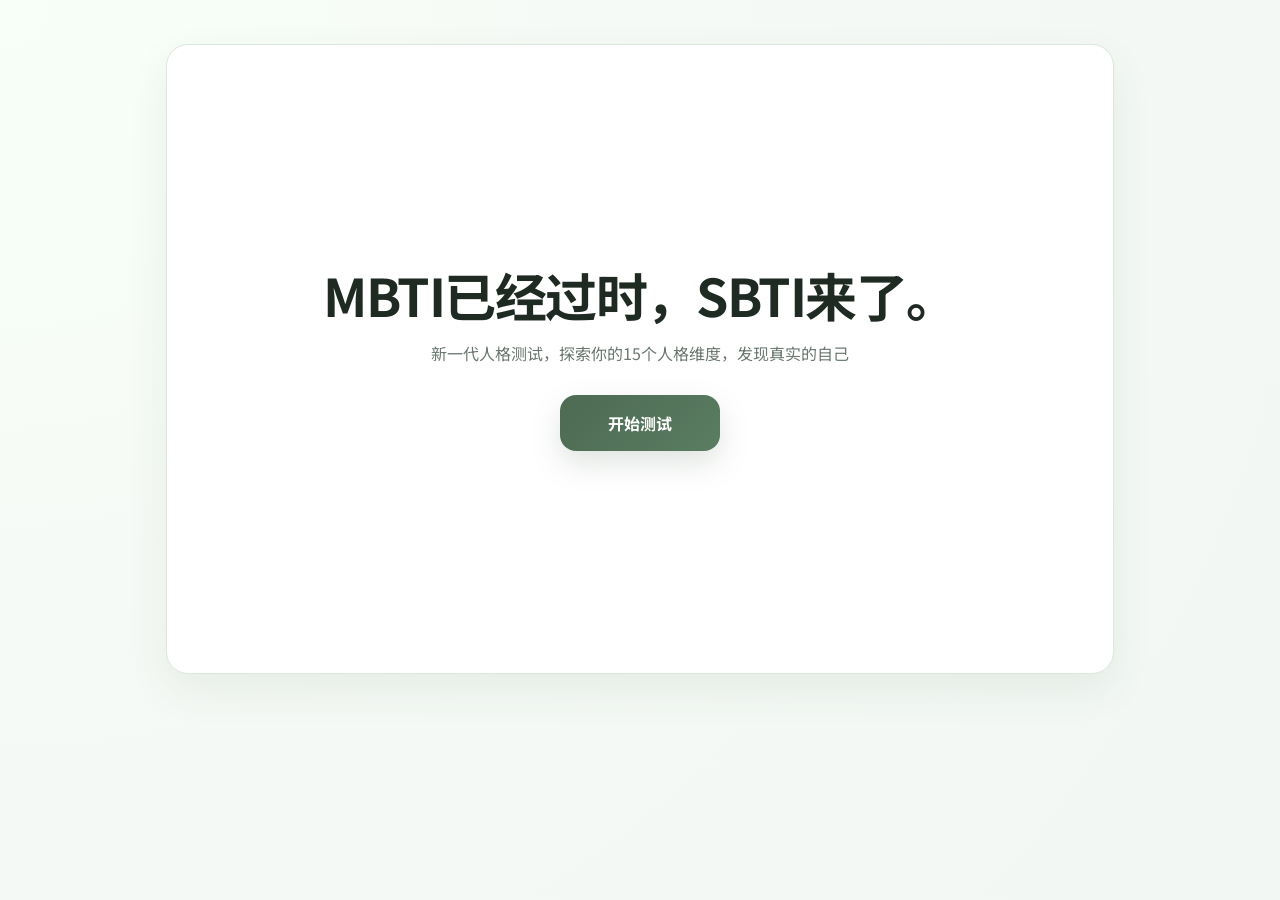
==== index.html @ 1b0de90f "feat: 优化页面SEO和UI交互体验 添加SEO元标签和结构化数据，提升搜索引擎可见性 引入Noto Sans SC字体增强中文显示效果 改进按钮、卡片和动画效果，提升用户交互体验 重构CSS样式" ====
<!DOCTYPE html>
<html lang="zh-CN">
<head>
  <meta charset="UTF-8" />
  <meta name="viewport" content="width=device-width, initial-scale=1.0" />
  <meta name="description" content="SBTI人格测试 - 新一代MBTI测试，通过30道题目分析你的15个人格维度，揭示你的真实人格类型。有趣、准确的在线人格测试工具。" />
  <meta name="keywords" content="SBTI,人格测试,MBTI,性格测试,心理测试,人格分析" />
  <meta name="author" content="SBTI人格测试" />
  <meta name="robots" content="index, follow" />
  <meta name="theme-color" content="#4d6a53" />
  
  <meta property="og:title" content="SBTI人格测试 - 新一代MBTI测试" />
  <meta property="og:description" content="通过30道题目分析你的15个人格维度，揭示你的真实人格类型" />
  <meta property="og:type" content="website" />
  <meta property="og:image" content="https://example.com/sbti-og-image.jpg" />
  <meta property="og:url" content="https://sbti.example.com" />
  
  <meta name="twitter:card" content="summary_large_image" />
  <meta name="twitter:title" content="SBTI人格测试 - 新一代MBTI测试" />
  <meta name="twitter:description" content="通过30道题目分析你的15个人格维度，揭示你的真实人格类型" />
  
  <title>SBTI人格测试 - 新一代MBTI测试 | 性格分析</title>
  <link rel="stylesheet" href="style.css">
  
  <script type="application/ld+json">
  {
    "@context": "https://schema.org",
    "@type": "WebApplication",
    "name": "SBTI人格测试",
    "description": "新一代MBTI人格测试，通过30道题目分析15个人格维度",
    "url": "https://sbti.example.com",
    "applicationCategory": "PersonalityTest",
    "operatingSystem": "Web",
    "offers": {
      "@type": "Offer",
      "price": "0",
      "priceCurrency": "CNY"
    }
  }
  </script>
</head>
<body>
  <div class="shell">
    <section id="intro" class="screen active">
      <div class="hero card hero-minimal">
        <h1>MBTI已经过时，SBTI来了。</h1>
        <p class="hero-sub">新一代人格测试，探索你的15个人格维度，发现真实的自己</p>
        <div class="hero-actions hero-actions-single">
          <button id="startBtn" class="btn-primary">开始测试</button>
        </div>
      </div>
    </section>

    <section id="test" class="screen">
      <div class="test-wrap card">
        <div class="topbar">
          <div class="progress"><span id="progressBar"></span></div>
          <div class="progress-text" id="progressText">0 / 31</div>
        </div>

        <div id="questionList" class="question-list"></div>

        <div class="actions-bottom">
          <div class="hint" id="testHint">全选完才会放行。世界已经够乱了，起码把题做完整。</div>
          <div style="display:flex; gap:12px; flex-wrap:wrap;">
            <button id="backIntroBtn" class="btn-secondary">返回首页</button>
            <button id="submitBtn" class="btn-primary" disabled>提交并查看结果</button>
          </div>
        </div>
      </div>
    </section>

    
    <section id="result" class="screen">
      <div class="result-wrap card">
        <div class="result-layout">
          <div class="result-top">
            <div class="poster-box" id="posterBox">
              <img id="posterImage" class="poster-image" alt="人格结果图" />
              <div id="posterCaption" class="poster-caption">怎么样，被我拿捏了吧？</div>
            </div>

            <div class="type-box">
              <div class="type-kicker" id="resultModeKicker">你的主类型</div>
              <div class="type-name" id="resultTypeName">CTRL（拿捏者）</div>
              <div class="match" id="matchBadge">匹配度 92%</div>
              <div class="type-subname" id="resultTypeSub">系统备注会显示在这里。</div>
            </div>
          </div>

          <div class="analysis-box">
            <h3>该人格的简单解读</h3>
            <p id="resultDesc"></p>
          </div>

          <div class="dim-box">
            <h3>十五维度评分</h3>
            <div id="dimList" class="dim-list"></div>
          </div>

          <div class="note-box">
            <h3>友情提示</h3>
            <p id="funNote">本测试仅供娱乐，别拿它当诊断、面试、相亲、分手、招魂、算命或人生判决书。</p>
          </div>
        </div>

        <div class="result-actions">
          <div style="display:flex; gap:12px; flex-wrap:wrap;">
            <button id="restartBtn" class="btn-secondary">重新测试</button>
            <button id="toTopBtn" class="btn-primary">回到首页</button>
          </div>
        </div>
      </div>
    </section>

  </div>

  
  <script src="data.js"></script>
  <script src="app.js"></script>
</body>
</html>
---- style.css ----
@import url('https://fonts.googleapis.com/css2?family=Noto+Sans+SC:wght@400;500;700;800&display=swap');

:root {
  --bg: #f6faf6;
  --panel: #ffffff;
  --text: #1e2a22;
  --muted: #6a786f;
  --line: #dbe8dd;
  --soft: #edf6ef;
  --accent: #6c8d71;
  --accent-strong: #4d6a53;
  --shadow: 0 16px 40px rgba(47, 73, 55, 0.08);
  --radius: 22px;
  --transition: all 0.3s cubic-bezier(0.4, 0, 0.2, 1);
}

* { box-sizing: border-box; }
html, body { margin: 0; padding: 0; }
body {
  font-family: 'Noto Sans SC', -apple-system, BlinkMacSystemFont, "Segoe UI", sans-serif;
  background:
    radial-gradient(circle at top left, #f8fff8 0, #f6faf6 36%, #f2f7f3 100%);
  color: var(--text);
  min-height: 100vh;
  overflow-x: hidden;
}

.shell {
  max-width: 980px;
  margin: 0 auto;
  padding: 24px 16px 56px;
}

.card {
  background: var(--panel);
  border: 1px solid var(--line);
  border-radius: var(--radius);
  box-shadow: var(--shadow);
  animation: fadeInUp 0.6s ease-out;
}

@keyframes fadeInUp {
  from {
    opacity: 0;
    transform: translateY(20px);
  }
  to {
    opacity: 1;
    transform: translateY(0);
  }
}

@keyframes pulse {
  0%, 100% { opacity: 1; }
  50% { opacity: 0.7; }
}

@keyframes float {
  0%, 100% { transform: translateY(0px); }
  50% { transform: translateY(-10px); }
}

@keyframes scaleIn {
  from { transform: scale(0.95); opacity: 0; }
  to { transform: scale(1); opacity: 1; }
}

.hero {
  padding: 28px;
  margin-top: 20px;
  overflow: hidden;
  position: relative;
}

.hero::after {
  content: "";
  position: absolute;
  right: -60px;
  top: -60px;
  width: 180px;
  height: 180px;
  border-radius: 50%;
  background: linear-gradient(180deg, rgba(127, 165, 134, 0.18), rgba(127, 165, 134, 0.02));
  pointer-events: none;
  animation: float 6s ease-in-out infinite;
}

.hero::before {
  content: "";
  position: absolute;
  left: -40px;
  bottom: -40px;
  width: 120px;
  height: 120px;
  border-radius: 50%;
  background: linear-gradient(180deg, rgba(108, 141, 113, 0.1), rgba(108, 141, 113, 0));
  pointer-events: none;
  animation: float 8s ease-in-out infinite reverse;
}

.eyebrow {
  display: inline-flex;
  align-items: center;
  gap: 8px;
  font-size: 12px;
  color: var(--accent-strong);
  border: 1px solid var(--line);
  background: var(--soft);
  border-radius: 999px;
  padding: 8px 12px;
  margin-bottom: 16px;
}

h1, h2, h3, p { margin: 0; }
.hero h1 {
  font-size: clamp(28px, 5vw, 52px);
  line-height: 1.08;
  letter-spacing: -0.03em;
  max-width: 680px;
  position: relative;
  z-index: 1;
}

.hero-sub {
  margin-top: 16px;
  color: var(--muted);
  font-size: 16px;
  line-height: 1.75;
  max-width: 720px;
  position: relative;
  z-index: 1;
}

.hero-grid {
  display: grid;
  grid-template-columns: 1.3fr 0.9fr;
  gap: 18px;
  align-items: stretch;
  margin-top: 24px;
}

.mini-panel {
  padding: 18px;
  border-radius: 18px;
  border: 1px solid var(--line);
  background: linear-gradient(180deg, #fbfefb, #f3f8f4);
}

.mini-panel h3 {
  font-size: 15px;
  margin-bottom: 10px;
}

.mini-panel ul {
  margin: 0;
  padding-left: 18px;
  color: var(--muted);
  line-height: 1.8;
  font-size: 14px;
}

.hero-actions {
  display: flex;
  flex-wrap: wrap;
  gap: 12px;
  margin-top: 22px;
}

.hero-minimal {
  min-height: 70vh;
  display: flex;
  flex-direction: column;
  justify-content: center;
  align-items: center;
  text-align: center;
  padding: 42px 20px;
}

.hero-minimal::after,
.hero-minimal::before { display: none; }

.hero-minimal h1 {
  max-width: none;
  margin: 0;
}

.hero-actions-single {
  justify-content: center;
  margin-top: 28px;
}

button {
  border: 0;
  cursor: pointer;
  transition: var(--transition);
  font: inherit;
  position: relative;
  overflow: hidden;
}

button::before {
  content: "";
  position: absolute;
  top: 50%;
  left: 50%;
  width: 0;
  height: 0;
  border-radius: 50%;
  background: rgba(255, 255, 255, 0.3);
  transform: translate(-50%, -50%);
  transition: width 0.6s ease, height 0.6s ease;
}

button:hover::before {
  width: 300px;
  height: 300px;
}

button:hover { 
  transform: translateY(-2px); 
  box-shadow: 0 20px 40px rgba(77, 106, 83, 0.2);
}

button:active {
  transform: translateY(-1px);
}

button:disabled { 
  cursor: not-allowed; 
  opacity: 0.55; 
  transform: none; 
  box-shadow: none;
}

.btn-primary {
  background: linear-gradient(135deg, var(--accent-strong), #5a7d61);
  color: #fff;
  padding: 16px 24px;
  border-radius: 16px;
  box-shadow: 0 12px 30px rgba(77, 106, 83, 0.18);
  font-weight: 700;
  font-size: 16px;
  min-width: 160px;
}

.btn-secondary {
  background: #fff;
  color: var(--accent-strong);
  padding: 16px 24px;
  border-radius: 16px;
  border: 2px solid var(--line);
  font-weight: 700;
  font-size: 16px;
  min-width: 160px;
}

.btn-secondary:hover {
  border-color: var(--accent);
  background: var(--soft);
}

.screen { 
  display: none; 
  animation: fadeInUp 0.4s ease-out;
}

.screen.active { display: block; }

.test-wrap,
.result-wrap {
  margin-top: 22px;
  padding: 22px;
}

.topbar {
  display: flex;
  justify-content: space-between;
  align-items: center;
  gap: 16px;
  margin-bottom: 18px;
  flex-wrap: wrap;
}

.progress {
  flex: 1;
  min-width: 240px;
  height: 12px;
  background: linear-gradient(90deg, #e8f0ea, #d4e0d8);
  border-radius: 999px;
  overflow: hidden;
  position: relative;
  box-shadow: inset 0 2px 4px rgba(0, 0, 0, 0.05);
}

.progress > span {
  display: block;
  width: 0;
  height: 100%;
  background: linear-gradient(90deg, #8fb596, #5b7a62);
  border-radius: inherit;
  transition: width 0.3s cubic-bezier(0.4, 0, 0.2, 1);
  box-shadow: 0 2px 8px rgba(91, 122, 98, 0.3);
}

.progress-text {
  color: var(--muted);
  font-size: 14px;
  font-weight: 500;
  white-space: nowrap;
}

.question-list {
  display: grid;
  gap: 16px;
}

.question {
  border: 1px solid var(--line);
  border-radius: 20px;
  padding: 20px;
  background: linear-gradient(180deg, #ffffff, #fbfdfb);
  transition: var(--transition);
  animation: scaleIn 0.3s ease-out;
}

.question:hover {
  box-shadow: 0 8px 24px rgba(77, 106, 83, 0.08);
  border-color: #bcd0c1;
}

.question-meta {
  display: flex;
  justify-content: space-between;
  align-items: center;
  gap: 12px;
  margin-bottom: 12px;
  color: var(--muted);
  font-size: 13px;
}

.badge {
  display: inline-flex;
  align-items: center;
  gap: 6px;
  border-radius: 999px;
  padding: 8px 12px;
  background: var(--soft);
  border: 1px solid var(--line);
  font-weight: 500;
}

.question-title {
  font-size: 16px;
  line-height: 1.7;
  white-space: pre-wrap;
  color: var(--text);
}

.options {
  display: grid;
  gap: 12px;
  margin-top: 16px;
}

.option {
  display: flex;
  align-items: flex-start;
  gap: 14px;
  padding: 16px;
  border-radius: 16px;
  border: 2px solid var(--line);
  background: #fff;
  transition: var(--transition);
  cursor: pointer;
}

.option:hover {
  border-color: var(--accent);
  background: linear-gradient(135deg, #fafffa, #f6faf6);
  transform: translateX(4px);
}

.option input[type="radio"] {
  margin-top: 4px;
  accent-color: var(--accent-strong);
  transform: scale(1.2);
  flex-shrink: 0;
  cursor: pointer;
}

.option input[type="radio"]:checked + .option-code {
  background: var(--accent-strong);
  color: #fff;
  transform: scale(1.1);
}

.option-code {
  font-weight: 800;
  color: var(--accent-strong);
  min-width: 28px;
  height: 28px;
  display: flex;
  align-items: center;
  justify-content: center;
  border-radius: 8px;
  background: var(--soft);
  transition: var(--transition);
  flex-shrink: 0;
}

.actions-bottom {
  display: flex;
  justify-content: space-between;
  align-items: center;
  gap: 12px;
  flex-wrap: wrap;
  margin-top: 20px;
  padding-top: 16px;
  border-top: 1px solid var(--line);
}

.hint {
  color: var(--muted);
  font-size: 14px;
  line-height: 1.7;
}

.result-hero {
  display: grid;
  grid-template-columns: 1.2fr 0.8fr;
  gap: 18px;
  align-items: stretch;
}

.type-box,
.score-box,
.dim-box,
.top3-box,
.about-box {
  border: 1px solid var(--line);
  border-radius: 20px;
  padding: 20px;
  background: linear-gradient(180deg, #ffffff, #fbfdfb);
}

.type-kicker {
  font-size: 13px;
  color: var(--accent-strong);
  margin-bottom: 10px;
  letter-spacing: .06em;
  font-weight: 600;
}

.type-name {
  font-size: clamp(32px, 5vw, 52px);
  line-height: 1.08;
  letter-spacing: -0.03em;
}

.type-subname {
  margin-top: 10px;
  color: var(--muted);
  font-size: 15px;
  line-height: 1.7;
}

.match {
  margin-top: 20px;
  display: inline-flex;
  align-items: center;
  gap: 8px;
  border-radius: 999px;
  padding: 12px 16px;
  background: var(--soft);
  border: 1px solid var(--line);
  color: var(--accent-strong);
  font-weight: 700;
  font-size: 14px;
  animation: pulse 2s ease-in-out infinite;
}

.type-desc {
  margin-top: 20px;
  line-height: 1.85;
  font-size: 15px;
  color: #304034;
}

.score-box h3,
.dim-box h3,
.top3-box h3,
.about-box h3 {
  font-size: 17px;
  margin-bottom: 14px;
  font-weight: 700;
}

.score-grid {
  display: grid;
  grid-template-columns: repeat(2, minmax(0, 1fr));
  gap: 12px;
}

.score-item {
  border: 1px solid var(--line);
  border-radius: 16px;
  padding: 14px;
  background: #fff;
  transition: var(--transition);
}

.score-item:hover {
  box-shadow: 0 4px 16px rgba(77, 106, 83, 0.08);
}

.score-item .k {
  font-size: 13px;
  color: var(--muted);
  margin-bottom: 8px;
}

.score-item .v {
  font-size: 22px;
  font-weight: 800;
  color: var(--accent-strong);
}

.dim-grid {
  display: grid;
  grid-template-columns: repeat(3, minmax(0, 1fr));
  gap: 12px;
}

.dim-pill {
  border: 1px solid var(--line);
  border-radius: 16px;
  padding: 14px;
  background: #fff;
  transition: var(--transition);
}

.dim-pill:hover {
  transform: translateY(-2px);
  box-shadow: 0 8px 20px rgba(77, 106, 83, 0.1);
}

.dim-pill .label {
  color: var(--muted);
  font-size: 13px;
  margin-bottom: 8px;
}

.dim-pill .value {
  font-size: 22px;
  font-weight: 800;
  color: var(--accent-strong);
}

.top3-list {
  display: grid;
  gap: 12px;
}

.top3-item {
  border: 1px solid var(--line);
  border-radius: 16px;
  padding: 14px;
  background: #fff;
  display: flex;
  justify-content: space-between;
  gap: 12px;
  align-items: center;
  transition: var(--transition);
}

.top3-item:hover {
  box-shadow: 0 4px 16px rgba(77, 106, 83, 0.08);
}

.top3-item strong {
  display: block;
  margin-bottom: 4px;
}

.top3-item span {
  color: var(--muted);
  font-size: 13px;
}

.top3-score {
  color: var(--accent-strong);
  font-weight: 800;
  white-space: nowrap;
}

.about-box p {
  color: var(--muted);
  font-size: 14px;
  line-height: 1.8;
}

.footer-note {
  margin-top: 16px;
  color: var(--muted);
  font-size: 12px;
  line-height: 1.7;
}

.result-layout {
  display: grid;
  gap: 20px;
}

.result-top {
  display: grid;
  grid-template-columns: 0.9fr 1.1fr;
  gap: 20px;
  align-items: stretch;
}

.poster-box, .type-box, .analysis-box, .dim-box, .note-box {
  border: 1px solid var(--line);
  border-radius: 20px;
  padding: 20px;
  background: linear-gradient(180deg, #ffffff, #fbfdfb);
}

.poster-box {
  display: grid;
  grid-template-rows: 1fr auto;
  min-height: 300px;
  overflow: hidden;
  position: relative;
  background:
    radial-gradient(circle at top right, rgba(127,165,134,0.16), rgba(127,165,134,0) 40%),
    linear-gradient(180deg, #ffffff, #f7fbf8);
}

.poster-box::after {
  content: "";
  position: absolute;
  right: -46px;
  bottom: -46px;
  width: 140px;
  height: 140px;
  border-radius: 50%;
  background: linear-gradient(180deg, rgba(127,165,134,0.12), rgba(127,165,134,0.01));
  pointer-events: none;
}

.poster-image {
  width: 100%;
  min-height: 240px;
  max-height: 480px;
  object-fit: contain;
  border-radius: 18px;
  background: rgba(255,255,255,0.85);
  position: relative;
  z-index: 1;
  transition: var(--transition);
}

.poster-box:hover .poster-image {
  transform: scale(1.02);
}

.poster-box.no-image .poster-image {
  display: none;
}

.poster-caption {
  margin-top: 16px;
  color: var(--muted);
  font-size: 15px;
  line-height: 1.8;
  position: relative;
  z-index: 1;
  font-style: italic;
}

.analysis-box h3, .dim-box h3, .note-box h3 {
  font-size: 17px;
  margin-bottom: 14px;
}

.result-actions {
  margin-top: 24px;
  display: flex;
  justify-content: flex-end;
}

.analysis-box p {
  margin: 0;
  color: #304034;
  font-size: 15px;
  line-height: 1.9;
  white-space: pre-wrap;
}

.dim-list {
  display: grid;
  gap: 14px;
}

.dim-item {
  border: 1px solid var(--line);
  border-radius: 18px;
  padding: 16px;
  background: #fff;
  transition: var(--transition);
}

.dim-item:hover {
  box-shadow: 0 4px 16px rgba(77, 106, 83, 0.08);
  transform: translateX(4px);
}

.dim-item-top {
  display: flex;
  justify-content: space-between;
  align-items: baseline;
  gap: 12px;
  margin-bottom: 10px;
  flex-wrap: wrap;
}

.dim-item-name {
  font-size: 15px;
  font-weight: 700;
  color: var(--text);
}

.dim-item-score {
  color: var(--accent-strong);
  font-weight: 800;
  font-size: 15px;
  white-space: nowrap;
  background: var(--soft);
  padding: 4px 10px;
  border-radius: 999px;
}

.dim-item p {
  margin: 0;
  color: var(--muted);
  font-size: 14px;
  line-height: 1.75;
}

.note-box p {
  margin: 0;
  color: var(--muted);
  font-size: 14px;
  line-height: 1.8;
}

.author-box {
  border: 1px solid var(--line);
  border-radius: 20px;
  background: linear-gradient(180deg, #ffffff, #fbfdfb);
  overflow: hidden;
}

.author-box summary {
  list-style: none;
  cursor: pointer;
  padding: 20px;
  font-size: 16px;
  font-weight: 700;
  color: var(--text);
  display: flex;
  align-items: center;
  justify-content: space-between;
  gap: 12px;
  transition: var(--transition);
}

.author-box summary::-webkit-details-marker { display: none; }

.author-box summary:hover {
  background: var(--soft);
}

.author-box summary::after {
  content: '展开';
  font-size: 12px;
  font-weight: 700;
  color: var(--accent-strong);
  border: 1px solid var(--line);
  background: var(--soft);
  padding: 8px 12px;
  border-radius: 999px;
  flex-shrink: 0;
  transition: var(--transition);
}

.author-box[open] summary::after {
  content: '收起';
  background: var(--accent-strong);
  color: #fff;
  border-color: var(--accent-strong);
}

.author-content {
  border-top: 1px solid var(--line);
  padding: 0 20px 20px;
}

.author-content p {
  margin: 16px 0 0;
  color: #304034;
  font-size: 14px;
  line-height: 1.9;
}

.result-actions {
  display: flex;
  justify-content: space-between;
  align-items: center;
  gap: 12px;
  flex-wrap: wrap;
  margin-top: 24px;
}

@media (max-width: 860px) {
  .result-top { grid-template-columns: 1fr; }
}

@media (max-width: 860px) {
  .hero-grid,
  .result-hero {
    grid-template-columns: 1fr;
  }
  .dim-grid { grid-template-columns: repeat(2, minmax(0, 1fr)); }
}

@media (max-width: 600px) {
  .shell { padding: 14px 12px 42px; }
  .hero, .test-wrap, .result-wrap { padding: 16px; }
  .hero h1 { font-size: 30px; }
  .question-title { font-size: 15px; }
  .dim-grid,
  .score-grid { grid-template-columns: 1fr; }
  
  .btn-primary,
  .btn-secondary {
    min-width: 100%;
    padding: 14px 20px;
  }
}

@media (prefers-reduced-motion: reduce) {
  *,
  *::before,
  *::after {
    animation-duration: 0.01ms !important;
    animation-iteration-count: 1 !important;
    transition-duration: 0.01ms !important;
  }
}
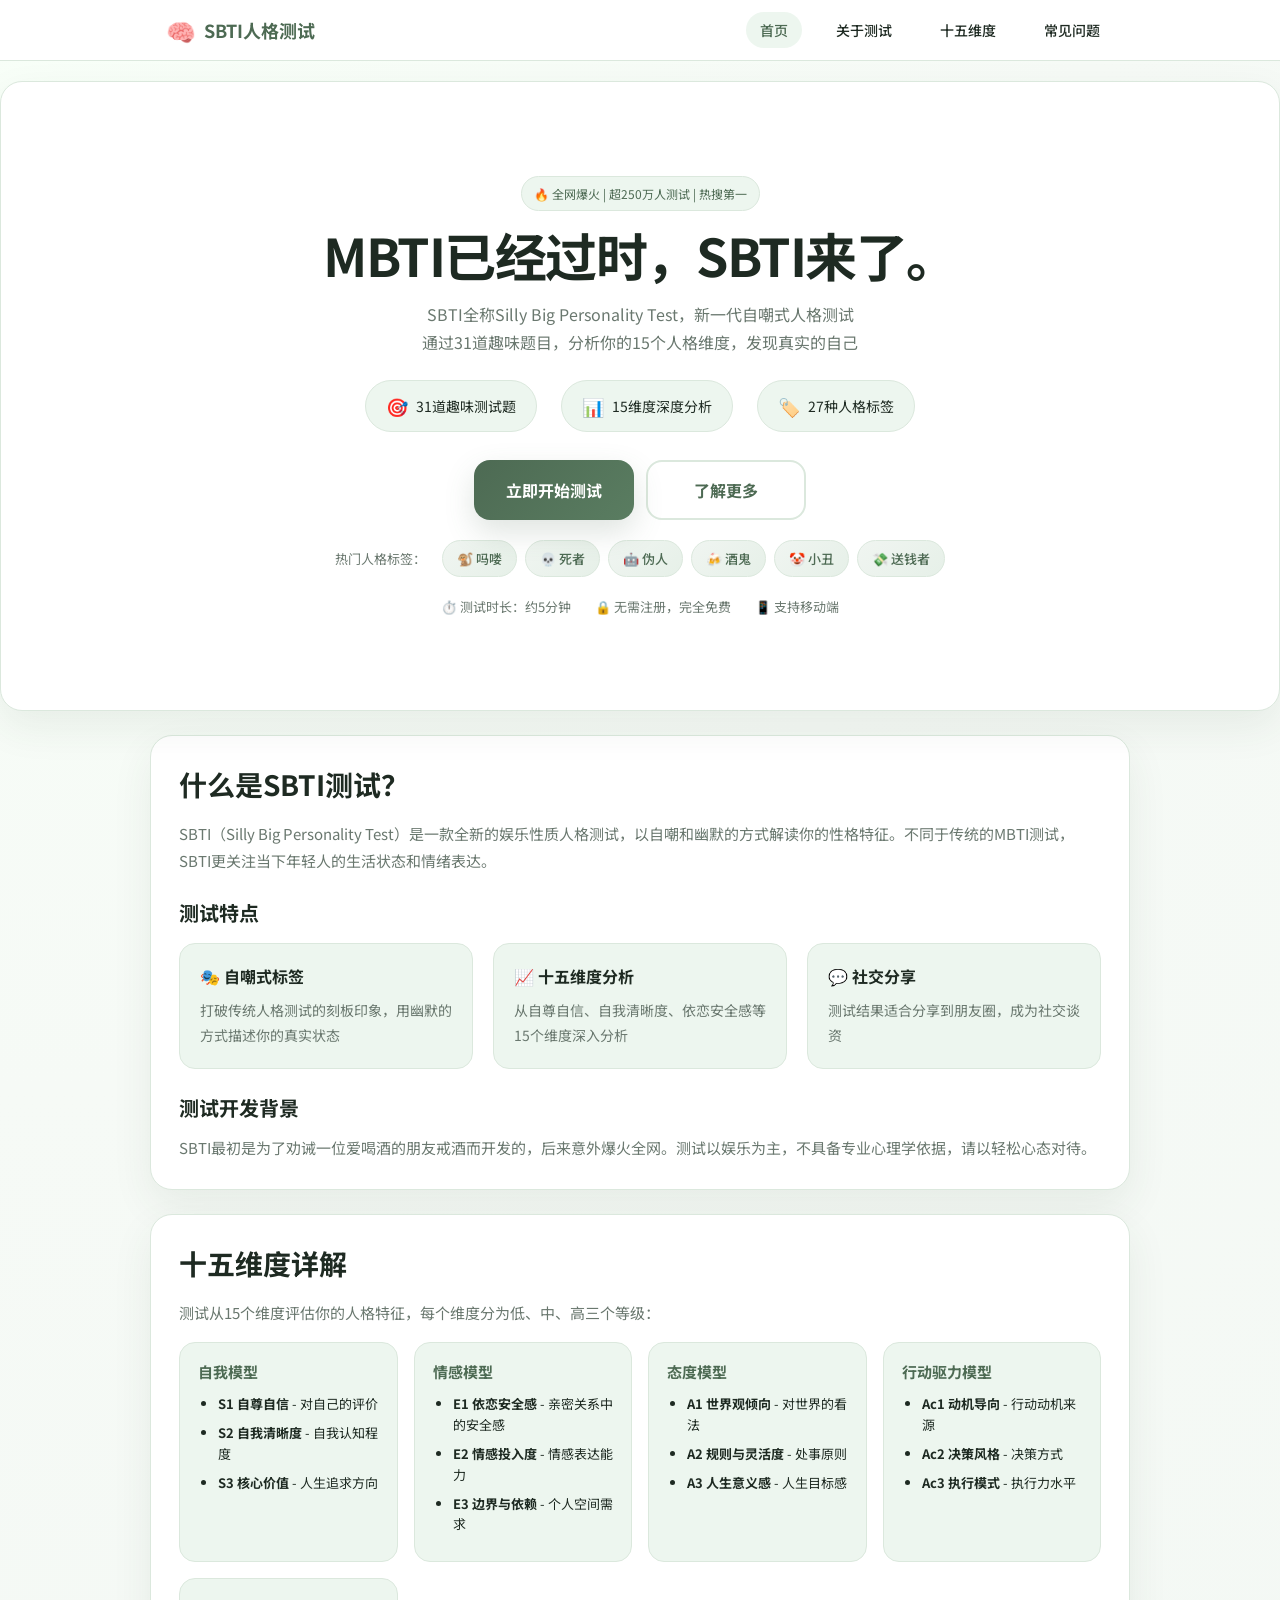
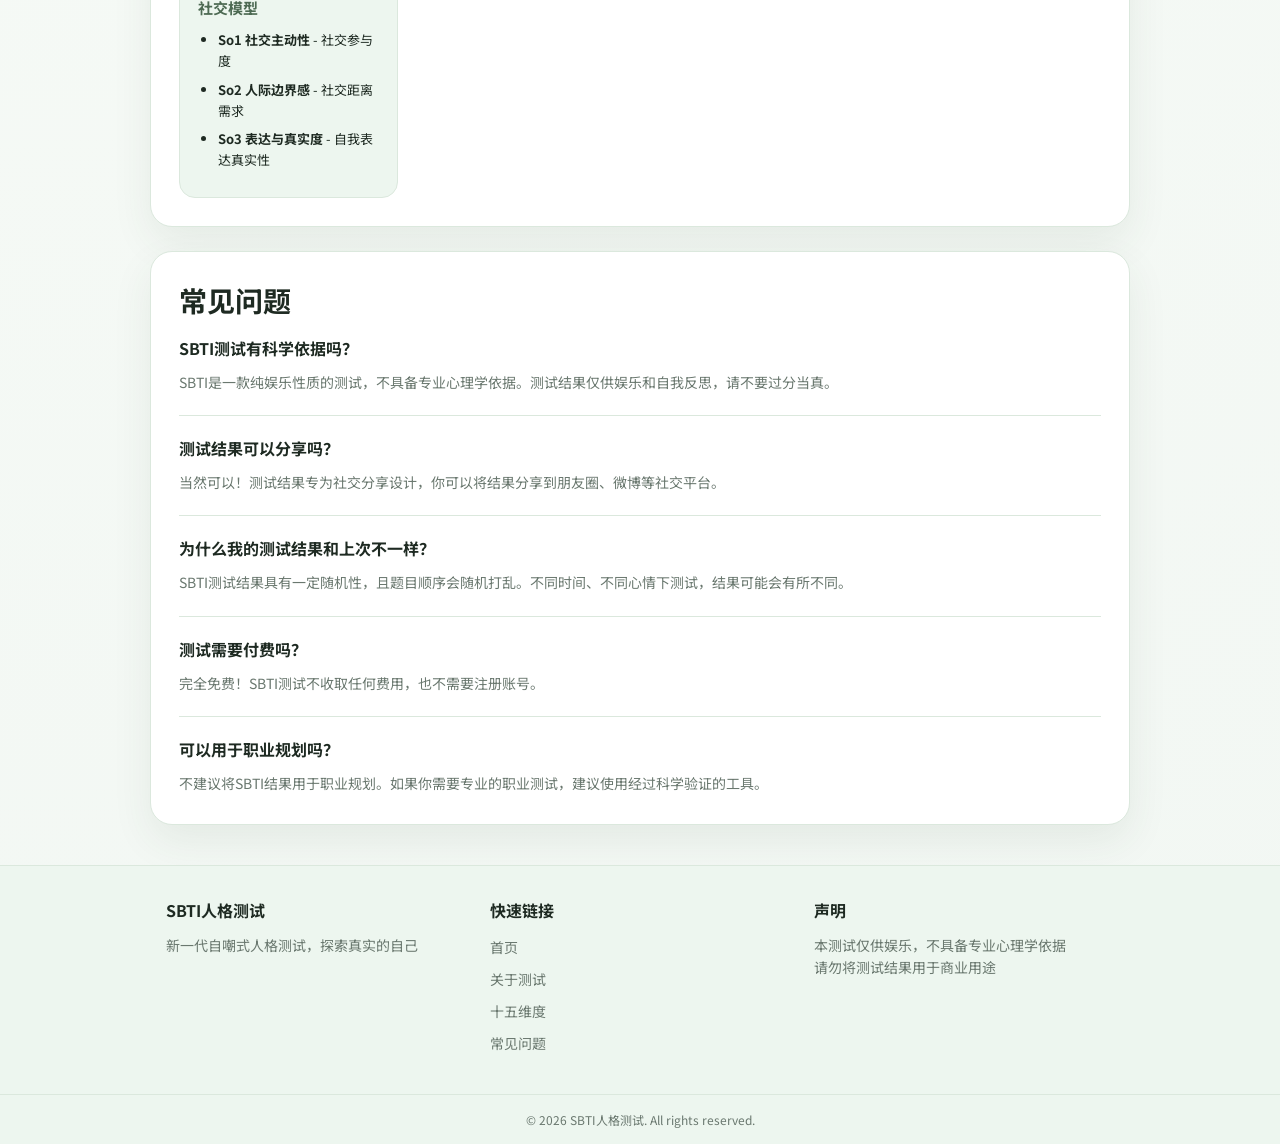
==== commit c1cdaa6e: "feat: 添加网站完整UI布局和SEO优化 添加完整的网站UI布局，包括头部导航、内容区域和页脚 实现响应式设计和动画效果 优化SEO元数据和结构化数据 新增关于测试、十五维度和常见问题等页面内容" ====
--- a/index.html
+++ b/index.html
@@ -3,23 +3,37 @@
 <head>
   <meta charset="UTF-8" />
   <meta name="viewport" content="width=device-width, initial-scale=1.0" />
-  <meta name="description" content="SBTI人格测试 - 新一代MBTI测试，通过30道题目分析你的15个人格维度，揭示你的真实人格类型。有趣、准确的在线人格测试工具。" />
-  <meta name="keywords" content="SBTI,人格测试,MBTI,性格测试,心理测试,人格分析" />
+  <meta name="description" content="SBTI人格测试 - Silly Big Personality Test，新一代自嘲式人格测试。通过31道趣味题目分析15个人格维度，获取专属人格标签如吗喽、死者、伪人、酒鬼等。火爆全网的娱乐测试，快来探索真实的自己！" />
+  <meta name="keywords" content="SBTI,人格测试,MBTI,性格测试,心理测试,人格分析,Silly Big Personality Test,自嘲人格,吗喽,死者,伪人,酒鬼,小丑,送钱者" />
   <meta name="author" content="SBTI人格测试" />
   <meta name="robots" content="index, follow" />
   <meta name="theme-color" content="#4d6a53" />
-  
-  <meta property="og:title" content="SBTI人格测试 - 新一代MBTI测试" />
-  <meta property="og:description" content="通过30道题目分析你的15个人格维度，揭示你的真实人格类型" />
+  <meta name="google-site-verification" content="" />
+  <meta name="content-language" content="zh-CN" />
+  <meta name="rating" content="General" />
+  <meta name="subject" content="人格测试,娱乐测试" />
+  
+  <meta property="og:title" content="SBTI人格测试 | Silly Big Personality Test | 新一代MBTI测试" />
+  <meta property="og:description" content="SBTI全称Silly Big Personality Test，通过31道题目分析15个人格维度，获取专属自嘲式人格标签" />
   <meta property="og:type" content="website" />
   <meta property="og:image" content="https://example.com/sbti-og-image.jpg" />
   <meta property="og:url" content="https://sbti.example.com" />
+  <meta property="og:site_name" content="SBTI人格测试" />
+  <meta property="og:locale" content="zh_CN" />
+  <meta property="og:updated_time" content="2026-04-11T00:00:00Z" />
   
   <meta name="twitter:card" content="summary_large_image" />
-  <meta name="twitter:title" content="SBTI人格测试 - 新一代MBTI测试" />
-  <meta name="twitter:description" content="通过30道题目分析你的15个人格维度，揭示你的真实人格类型" />
-  
-  <title>SBTI人格测试 - 新一代MBTI测试 | 性格分析</title>
+  <meta name="twitter:title" content="SBTI人格测试 - 新一代自嘲式人格测试" />
+  <meta name="twitter:description" content="火爆全网的SBTI人格测试，31道题测出你的专属人格标签" />
+  <meta name="twitter:image" content="https://example.com/sbti-og-image.jpg" />
+  <meta name="twitter:creator" content="@SBTITest" />
+  
+  <link rel="canonical" href="https://sbti.example.com" />
+  <link rel="alternate" href="https://sbti.example.com" hreflang="zh-CN" />
+  <link rel="alternate" href="https://sbti.example.com/en" hreflang="en" />
+  <link rel="alternate" href="https://sbti.example.com" hreflang="x-default" />
+  
+  <title>SBTI人格测试 | Silly Big Personality Test | 新一代MBTI测试</title>
   <link rel="stylesheet" href="style.css">
   
   <script type="application/ld+json">
@@ -27,7 +41,7 @@
     "@context": "https://schema.org",
     "@type": "WebApplication",
     "name": "SBTI人格测试",
-    "description": "新一代MBTI人格测试，通过30道题目分析15个人格维度",
+    "description": "SBTI全称Silly Big Personality Test，新一代娱乐性质人格测试，通过31道题目分析15个人格维度，获取专属自嘲式人格标签如吗喽、死者、伪人等",
     "url": "https://sbti.example.com",
     "applicationCategory": "PersonalityTest",
     "operatingSystem": "Web",
@@ -35,18 +49,190 @@
       "@type": "Offer",
       "price": "0",
       "priceCurrency": "CNY"
+    },
+    "keywords": ["SBTI", "人格测试", "MBTI", "性格测试", "心理测试", "自嘲", "娱乐测试", "吗喽", "死者", "伪人"],
+    "aggregateRating": {
+      "@type": "AggregateRating",
+      "ratingValue": "4.5",
+      "reviewCount": "10000+"
+    },
+    "author": {
+      "@type": "Person",
+      "name": "SBTI开发团队"
+    },
+    "copyrightHolder": {
+      "@type": "Organization",
+      "name": "SBTI人格测试"
     }
   }
   </script>
 </head>
 <body>
-  <div class="shell">
+  <header class="header">
+    <div class="header-content">
+      <div class="logo">
+        <span class="logo-icon">🧠</span>
+        <span class="logo-text">SBTI人格测试</span>
+      </div>
+      <nav class="nav">
+        <a href="#intro" class="nav-link active">首页</a>
+        <a href="#about" class="nav-link">关于测试</a>
+        <a href="#dimensions" class="nav-link">十五维度</a>
+        <a href="#faq" class="nav-link">常见问题</a>
+      </nav>
+    </div>
+  </header>
+
+  <main>
     <section id="intro" class="screen active">
       <div class="hero card hero-minimal">
+        <div class="eyebrow">🔥 全网爆火 | 超250万人测试 | 热搜第一</div>
         <h1>MBTI已经过时，SBTI来了。</h1>
-        <p class="hero-sub">新一代人格测试，探索你的15个人格维度，发现真实的自己</p>
+        <p class="hero-sub">SBTI全称Silly Big Personality Test，新一代自嘲式人格测试<br>通过31道趣味题目，分析你的15个人格维度，发现真实的自己</p>
+        
+        <div class="features">
+          <div class="feature-item">
+            <span class="feature-icon">🎯</span>
+            <span>31道趣味测试题</span>
+          </div>
+          <div class="feature-item">
+            <span class="feature-icon">📊</span>
+            <span>15维度深度分析</span>
+          </div>
+          <div class="feature-item">
+            <span class="feature-icon">🏷️</span>
+            <span>27种人格标签</span>
+          </div>
+        </div>
+        
         <div class="hero-actions hero-actions-single">
-          <button id="startBtn" class="btn-primary">开始测试</button>
+          <button id="startBtn" class="btn-primary">立即开始测试</button>
+          <a href="#about" class="btn-secondary">了解更多</a>
+        </div>
+        
+        <div class="popular-tags">
+          <span class="tags-title">热门人格标签：</span>
+          <div class="tags-list">
+            <span class="tag">🐒 吗喽</span>
+            <span class="tag">💀 死者</span>
+            <span class="tag">🤖 伪人</span>
+            <span class="tag">🍻 酒鬼</span>
+            <span class="tag">🤡 小丑</span>
+            <span class="tag">💸 送钱者</span>
+          </div>
+        </div>
+        
+        <div class="test-info">
+          <p>⏱️ 测试时长：约5分钟</p>
+          <p>🔒 无需注册，完全免费</p>
+          <p>📱 支持移动端</p>
+        </div>
+      </div>
+    </section>
+
+    <section id="about" class="section">
+      <div class="card about-card">
+        <h2>什么是SBTI测试？</h2>
+        <p>SBTI（Silly Big Personality Test）是一款全新的娱乐性质人格测试，以自嘲和幽默的方式解读你的性格特征。不同于传统的MBTI测试，SBTI更关注当下年轻人的生活状态和情绪表达。</p>
+        
+        <h3>测试特点</h3>
+        <div class="about-features">
+          <div class="about-feature">
+            <h4>🎭 自嘲式标签</h4>
+            <p>打破传统人格测试的刻板印象，用幽默的方式描述你的真实状态</p>
+          </div>
+          <div class="about-feature">
+            <h4>📈 十五维度分析</h4>
+            <p>从自尊自信、自我清晰度、依恋安全感等15个维度深入分析</p>
+          </div>
+          <div class="about-feature">
+            <h4>💬 社交分享</h4>
+            <p>测试结果适合分享到朋友圈，成为社交谈资</p>
+          </div>
+        </div>
+        
+        <h3>测试开发背景</h3>
+        <p>SBTI最初是为了劝诫一位爱喝酒的朋友戒酒而开发的，后来意外爆火全网。测试以娱乐为主，不具备专业心理学依据，请以轻松心态对待。</p>
+      </div>
+    </section>
+
+    <section id="dimensions" class="section">
+      <div class="card dimensions-card">
+        <h2>十五维度详解</h2>
+        <p>测试从15个维度评估你的人格特征，每个维度分为低、中、高三个等级：</p>
+        
+        <div class="dimensions-grid">
+          <div class="dimension-item">
+            <h4>自我模型</h4>
+            <ul>
+              <li><strong>S1 自尊自信</strong> - 对自己的评价</li>
+              <li><strong>S2 自我清晰度</strong> - 自我认知程度</li>
+              <li><strong>S3 核心价值</strong> - 人生追求方向</li>
+            </ul>
+          </div>
+          <div class="dimension-item">
+            <h4>情感模型</h4>
+            <ul>
+              <li><strong>E1 依恋安全感</strong> - 亲密关系中的安全感</li>
+              <li><strong>E2 情感投入度</strong> - 情感表达能力</li>
+              <li><strong>E3 边界与依赖</strong> - 个人空间需求</li>
+            </ul>
+          </div>
+          <div class="dimension-item">
+            <h4>态度模型</h4>
+            <ul>
+              <li><strong>A1 世界观倾向</strong> - 对世界的看法</li>
+              <li><strong>A2 规则与灵活度</strong> - 处事原则</li>
+              <li><strong>A3 人生意义感</strong> - 人生目标感</li>
+            </ul>
+          </div>
+          <div class="dimension-item">
+            <h4>行动驱力模型</h4>
+            <ul>
+              <li><strong>Ac1 动机导向</strong> - 行动动机来源</li>
+              <li><strong>Ac2 决策风格</strong> - 决策方式</li>
+              <li><strong>Ac3 执行模式</strong> - 执行力水平</li>
+            </ul>
+          </div>
+          <div class="dimension-item">
+            <h4>社交模型</h4>
+            <ul>
+              <li><strong>So1 社交主动性</strong> - 社交参与度</li>
+              <li><strong>So2 人际边界感</strong> - 社交距离需求</li>
+              <li><strong>So3 表达与真实度</strong> - 自我表达真实性</li>
+            </ul>
+          </div>
+        </div>
+      </div>
+    </section>
+
+    <section id="faq" class="section">
+      <div class="card faq-card">
+        <h2>常见问题</h2>
+        
+        <div class="faq-item">
+          <h3>SBTI测试有科学依据吗？</h3>
+          <p>SBTI是一款纯娱乐性质的测试，不具备专业心理学依据。测试结果仅供娱乐和自我反思，请不要过分当真。</p>
+        </div>
+        
+        <div class="faq-item">
+          <h3>测试结果可以分享吗？</h3>
+          <p>当然可以！测试结果专为社交分享设计，你可以将结果分享到朋友圈、微博等社交平台。</p>
+        </div>
+        
+        <div class="faq-item">
+          <h3>为什么我的测试结果和上次不一样？</h3>
+          <p>SBTI测试结果具有一定随机性，且题目顺序会随机打乱。不同时间、不同心情下测试，结果可能会有所不同。</p>
+        </div>
+        
+        <div class="faq-item">
+          <h3>测试需要付费吗？</h3>
+          <p>完全免费！SBTI测试不收取任何费用，也不需要注册账号。</p>
+        </div>
+        
+        <div class="faq-item">
+          <h3>可以用于职业规划吗？</h3>
+          <p>不建议将SBTI结果用于职业规划。如果你需要专业的职业测试，建议使用经过科学验证的工具。</p>
         </div>
       </div>
     </section>
@@ -62,7 +248,7 @@
 
         <div class="actions-bottom">
           <div class="hint" id="testHint">全选完才会放行。世界已经够乱了，起码把题做完整。</div>
-          <div style="display:flex; gap:12px; flex-wrap:wrap;">
+          <div class="action-buttons">
             <button id="backIntroBtn" class="btn-secondary">返回首页</button>
             <button id="submitBtn" class="btn-primary" disabled>提交并查看结果</button>
           </div>
@@ -70,7 +256,6 @@
       </div>
     </section>
 
-    
     <section id="result" class="screen">
       <div class="result-wrap card">
         <div class="result-layout">
@@ -100,22 +285,49 @@
 
           <div class="note-box">
             <h3>友情提示</h3>
-            <p id="funNote">本测试仅供娱乐，别拿它当诊断、面试、相亲、分手、招魂、算命或人生判决书。</p>
+            <p id="funNote">本测试仅供娱乐，别拿它当诊断、面试、相亲、分手、招魂、算命或人生判决书。你可以笑，但别太当真。</p>
           </div>
         </div>
 
         <div class="result-actions">
-          <div style="display:flex; gap:12px; flex-wrap:wrap;">
+          <div class="action-buttons">
             <button id="restartBtn" class="btn-secondary">重新测试</button>
             <button id="toTopBtn" class="btn-primary">回到首页</button>
           </div>
         </div>
       </div>
     </section>
-
-  </div>
-
-  
+  </main>
+
+  <footer class="footer">
+    <div class="footer-content">
+      <div class="footer-section">
+        <h4>SBTI人格测试</h4>
+        <p>新一代自嘲式人格测试，探索真实的自己</p>
+      </div>
+      
+      <div class="footer-section">
+        <h4>快速链接</h4>
+        <ul>
+          <li><a href="#intro">首页</a></li>
+          <li><a href="#about">关于测试</a></li>
+          <li><a href="#dimensions">十五维度</a></li>
+          <li><a href="#faq">常见问题</a></li>
+        </ul>
+      </div>
+      
+      <div class="footer-section">
+        <h4>声明</h4>
+        <p>本测试仅供娱乐，不具备专业心理学依据</p>
+        <p>请勿将测试结果用于商业用途</p>
+      </div>
+    </div>
+    
+    <div class="footer-bottom">
+      <p>&copy; 2026 SBTI人格测试. All rights reserved.</p>
+    </div>
+  </footer>
+
   <script src="data.js"></script>
   <script src="app.js"></script>
 </body>
--- a/style.css
+++ b/style.css
@@ -65,6 +65,246 @@
   to { transform: scale(1); opacity: 1; }
 }
 
+@keyframes slideIn {
+  from { opacity: 0; transform: translateY(10px); }
+  to { opacity: 1; transform: translateY(0); }
+}
+
+.header {
+  position: sticky;
+  top: 0;
+  z-index: 100;
+  background: rgba(255, 255, 255, 0.95);
+  backdrop-filter: blur(10px);
+  border-bottom: 1px solid var(--line);
+  padding: 12px 0;
+}
+
+.header-content {
+  max-width: 980px;
+  margin: 0 auto;
+  padding: 0 16px;
+  display: flex;
+  justify-content: space-between;
+  align-items: center;
+  gap: 16px;
+}
+
+.logo {
+  display: flex;
+  align-items: center;
+  gap: 8px;
+}
+
+.logo-icon {
+  font-size: 24px;
+}
+
+.logo-text {
+  font-size: 18px;
+  font-weight: 700;
+  color: var(--accent-strong);
+}
+
+.nav {
+  display: flex;
+  gap: 20px;
+}
+
+.nav-link {
+  text-decoration: none;
+  color: var(--text);
+  font-size: 14px;
+  font-weight: 500;
+  padding: 8px 14px;
+  border-radius: 999px;
+  transition: var(--transition);
+}
+
+.nav-link:hover,
+.nav-link.active {
+  background: var(--soft);
+  color: var(--accent-strong);
+}
+
+.section {
+  max-width: 980px;
+  margin: 24px auto;
+  animation: slideIn 0.5s ease-out;
+}
+
+.about-card,
+.dimensions-card,
+.faq-card {
+  padding: 28px;
+}
+
+.about-card h2,
+.dimensions-card h2,
+.faq-card h2 {
+  font-size: 28px;
+  margin-bottom: 16px;
+  color: var(--text);
+}
+
+.about-card h3,
+.dimensions-card h3,
+.faq-card h3 {
+  font-size: 20px;
+  margin-top: 24px;
+  margin-bottom: 12px;
+  color: var(--text);
+}
+
+.about-card p,
+.dimensions-card p,
+.faq-card p {
+  line-height: 1.8;
+  color: var(--muted);
+  font-size: 15px;
+}
+
+.about-features {
+  display: grid;
+  grid-template-columns: repeat(auto-fit, minmax(280px, 1fr));
+  gap: 20px;
+  margin-top: 16px;
+}
+
+.about-feature {
+  padding: 20px;
+  background: var(--soft);
+  border-radius: 16px;
+  border: 1px solid var(--line);
+}
+
+.about-feature h4 {
+  margin: 0 0 10px 0;
+  font-size: 16px;
+  color: var(--text);
+}
+
+.about-feature p {
+  margin: 0;
+  font-size: 14px;
+}
+
+.dimensions-grid {
+  display: grid;
+  grid-template-columns: repeat(auto-fit, minmax(200px, 1fr));
+  gap: 16px;
+  margin-top: 16px;
+}
+
+.dimension-item {
+  padding: 18px;
+  background: var(--soft);
+  border-radius: 16px;
+  border: 1px solid var(--line);
+}
+
+.dimension-item h4 {
+  margin: 0 0 12px 0;
+  font-size: 15px;
+  color: var(--accent-strong);
+}
+
+.dimension-item ul {
+  margin: 0;
+  padding-left: 20px;
+}
+
+.dimension-item li {
+  margin-bottom: 8px;
+  font-size: 13px;
+  color: var(--text);
+  line-height: 1.6;
+}
+
+.faq-item {
+  margin-bottom: 20px;
+  padding-bottom: 20px;
+  border-bottom: 1px solid var(--line);
+}
+
+.faq-item:last-child {
+  margin-bottom: 0;
+  padding-bottom: 0;
+  border-bottom: none;
+}
+
+.faq-item h3 {
+  margin: 0 0 10px 0;
+  font-size: 16px;
+  color: var(--text);
+}
+
+.faq-item p {
+  margin: 0;
+  font-size: 14px;
+}
+
+.footer {
+  background: var(--soft);
+  border-top: 1px solid var(--line);
+  margin-top: 40px;
+}
+
+.footer-content {
+  max-width: 980px;
+  margin: 0 auto;
+  padding: 32px 16px;
+  display: grid;
+  grid-template-columns: repeat(auto-fit, minmax(200px, 1fr));
+  gap: 24px;
+}
+
+.footer-section h4 {
+  margin: 0 0 12px 0;
+  font-size: 16px;
+  color: var(--text);
+}
+
+.footer-section p {
+  margin: 0;
+  font-size: 14px;
+  color: var(--muted);
+  line-height: 1.6;
+}
+
+.footer-section ul {
+  margin: 0;
+  padding: 0;
+  list-style: none;
+}
+
+.footer-section li {
+  margin-bottom: 8px;
+}
+
+.footer-section a {
+  text-decoration: none;
+  color: var(--muted);
+  font-size: 14px;
+  transition: var(--transition);
+}
+
+.footer-section a:hover {
+  color: var(--accent-strong);
+}
+
+.footer-bottom {
+  border-top: 1px solid var(--line);
+  padding: 16px;
+  text-align: center;
+}
+
+.footer-bottom p {
+  margin: 0;
+  font-size: 12px;
+  color: var(--muted);
+}
+
 .hero {
   padding: 28px;
   margin-top: 20px;
@@ -179,6 +419,83 @@
 .hero-minimal::after,
 .hero-minimal::before { display: none; }
 
+.features {
+  display: flex;
+  justify-content: center;
+  gap: 24px;
+  margin-top: 24px;
+  flex-wrap: wrap;
+}
+
+.feature-item {
+  display: flex;
+  align-items: center;
+  gap: 8px;
+  padding: 12px 20px;
+  background: var(--soft);
+  border-radius: 999px;
+  border: 1px solid var(--line);
+  font-size: 14px;
+  color: var(--text);
+  transition: var(--transition);
+}
+
+.feature-item:hover {
+  transform: translateY(-2px);
+  box-shadow: 0 8px 20px rgba(77, 106, 83, 0.1);
+}
+
+.feature-icon {
+  font-size: 18px;
+}
+
+.popular-tags {
+  margin-top: 20px;
+  text-align: center;
+}
+
+.tags-title {
+  font-size: 13px;
+  color: var(--muted);
+  margin-right: 12px;
+}
+
+.tags-list {
+  display: inline-flex;
+  gap: 8px;
+  flex-wrap: wrap;
+  justify-content: center;
+}
+
+.tag {
+  padding: 8px 14px;
+  background: linear-gradient(135deg, #f0f5f1, #e6f0e8);
+  border-radius: 999px;
+  font-size: 13px;
+  color: var(--accent-strong);
+  font-weight: 500;
+  border: 1px solid var(--line);
+  transition: var(--transition);
+}
+
+.tag:hover {
+  transform: translateY(-2px);
+  box-shadow: 0 6px 16px rgba(77, 106, 83, 0.12);
+}
+
+.test-info {
+  margin-top: 20px;
+  display: flex;
+  justify-content: center;
+  gap: 24px;
+  flex-wrap: wrap;
+}
+
+.test-info p {
+  font-size: 13px;
+  color: var(--muted);
+}
+
 .hero-minimal h1 {
   max-width: none;
   margin: 0;
@@ -252,6 +569,10 @@
   font-weight: 700;
   font-size: 16px;
   min-width: 160px;
+  display: inline-flex;
+  align-items: center;
+  justify-content: center;
+  text-decoration: none;
 }
 
 .btn-secondary:hover {
@@ -417,6 +738,12 @@
   margin-top: 20px;
   padding-top: 16px;
   border-top: 1px solid var(--line);
+}
+
+.action-buttons {
+  display: flex;
+  gap: 12px;
+  flex-wrap: wrap;
 }
 
 .hint {
@@ -824,6 +1151,8 @@
 
 @media (max-width: 860px) {
   .result-top { grid-template-columns: 1fr; }
+  .nav { gap: 12px; }
+  .nav-link { font-size: 13px; padding: 6px 10px; }
 }
 
 @media (max-width: 860px) {
@@ -847,6 +1176,9 @@
     min-width: 100%;
     padding: 14px 20px;
   }
+  
+  .header-content { flex-direction: column; }
+  .logo-text { font-size: 16px; }
 }
 
 @media (prefers-reduced-motion: reduce) {
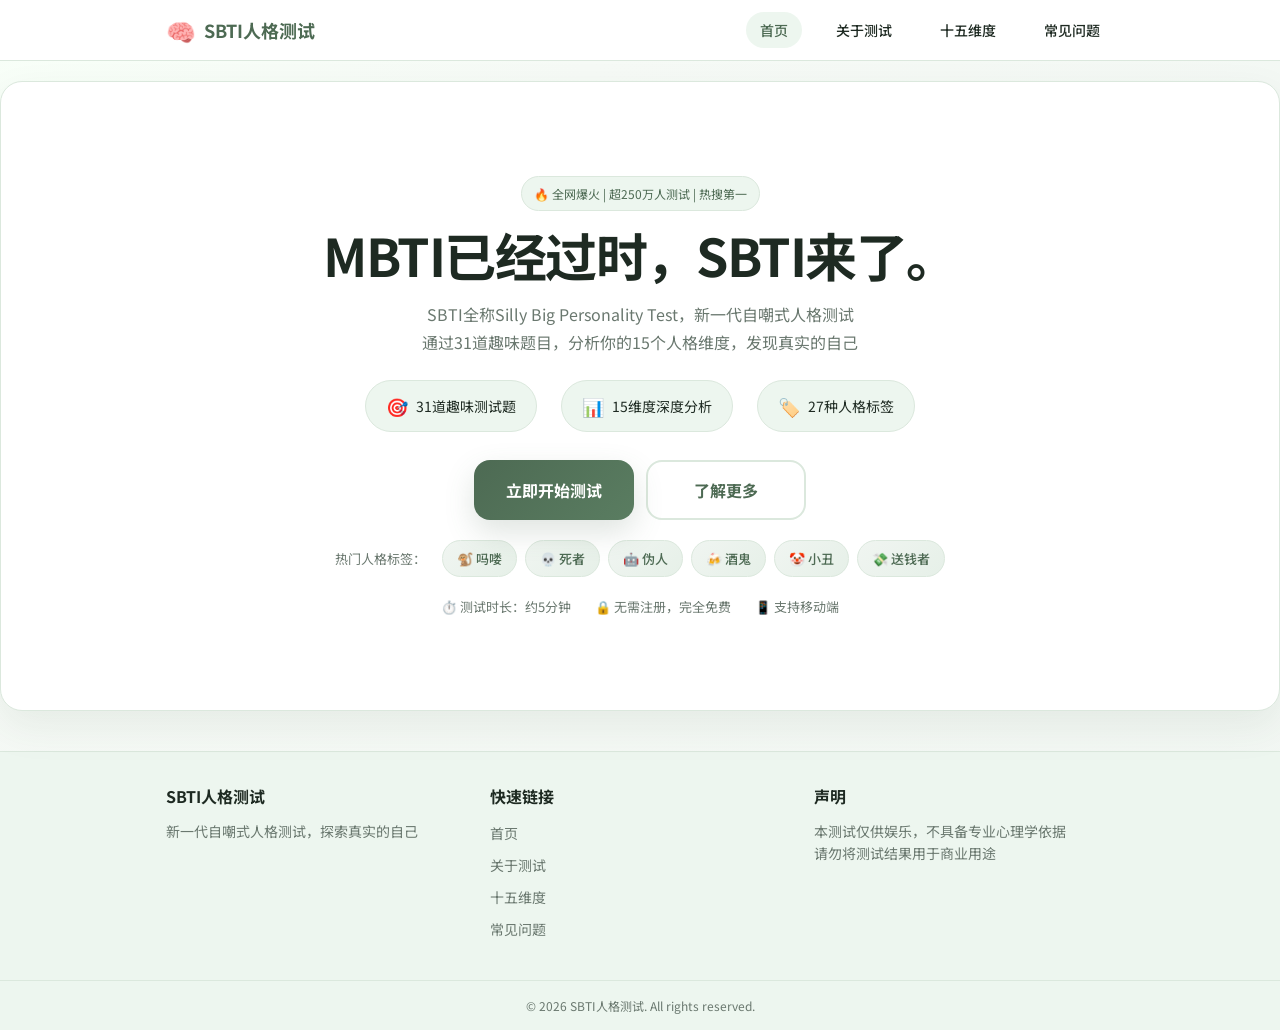
==== commit 9fe2a67e: "feat(ui): 添加导航交互和logo点击效果 - 为logo添加悬停动画和点击返回首页功能 - 实现导航链接点击切换屏幕并更新active状态 - 添加about、dimensions和faq屏" ====
--- a/index.html
+++ b/index.html
@@ -17,7 +17,7 @@
   <meta property="og:description" content="SBTI全称Silly Big Personality Test，通过31道题目分析15个人格维度，获取专属自嘲式人格标签" />
   <meta property="og:type" content="website" />
   <meta property="og:image" content="https://example.com/sbti-og-image.jpg" />
-  <meta property="og:url" content="https://sbti.example.com" />
+  <meta property="og:url" content="https://sbti.crazy-thursday.com" />
   <meta property="og:site_name" content="SBTI人格测试" />
   <meta property="og:locale" content="zh_CN" />
   <meta property="og:updated_time" content="2026-04-11T00:00:00Z" />
@@ -28,10 +28,10 @@
   <meta name="twitter:image" content="https://example.com/sbti-og-image.jpg" />
   <meta name="twitter:creator" content="@SBTITest" />
   
-  <link rel="canonical" href="https://sbti.example.com" />
-  <link rel="alternate" href="https://sbti.example.com" hreflang="zh-CN" />
-  <link rel="alternate" href="https://sbti.example.com/en" hreflang="en" />
-  <link rel="alternate" href="https://sbti.example.com" hreflang="x-default" />
+  <link rel="canonical" href="https://sbti.crazy-thursday.com" />
+  <link rel="alternate" href="https://sbti.crazy-thursday.com" hreflang="zh-CN" />
+  <link rel="alternate" href="https://sbti.crazy-thursday.com/en" hreflang="en" />
+  <link rel="alternate" href="https://sbti.crazy-thursday.com" hreflang="x-default" />
   
   <title>SBTI人格测试 | Silly Big Personality Test | 新一代MBTI测试</title>
   <link rel="stylesheet" href="style.css">
@@ -42,7 +42,7 @@
     "@type": "WebApplication",
     "name": "SBTI人格测试",
     "description": "SBTI全称Silly Big Personality Test，新一代娱乐性质人格测试，通过31道题目分析15个人格维度，获取专属自嘲式人格标签如吗喽、死者、伪人等",
-    "url": "https://sbti.example.com",
+    "url": "https://sbti.crazy-thursday.com",
     "applicationCategory": "PersonalityTest",
     "operatingSystem": "Web",
     "offers": {
@@ -70,7 +70,7 @@
 <body>
   <header class="header">
     <div class="header-content">
-      <div class="logo">
+      <div class="logo" id="logo">
         <span class="logo-icon">🧠</span>
         <span class="logo-text">SBTI人格测试</span>
       </div>
@@ -130,7 +130,7 @@
       </div>
     </section>
 
-    <section id="about" class="section">
+    <section id="about" class="screen section">
       <div class="card about-card">
         <h2>什么是SBTI测试？</h2>
         <p>SBTI（Silly Big Personality Test）是一款全新的娱乐性质人格测试，以自嘲和幽默的方式解读你的性格特征。不同于传统的MBTI测试，SBTI更关注当下年轻人的生活状态和情绪表达。</p>
@@ -156,7 +156,7 @@
       </div>
     </section>
 
-    <section id="dimensions" class="section">
+    <section id="dimensions" class="screen section">
       <div class="card dimensions-card">
         <h2>十五维度详解</h2>
         <p>测试从15个维度评估你的人格特征，每个维度分为低、中、高三个等级：</p>
@@ -206,7 +206,7 @@
       </div>
     </section>
 
-    <section id="faq" class="section">
+    <section id="faq" class="screen section">
       <div class="card faq-card">
         <h2>常见问题</h2>
         
--- a/style.css
+++ b/style.css
@@ -94,6 +94,12 @@
   display: flex;
   align-items: center;
   gap: 8px;
+  cursor: pointer;
+  transition: var(--transition);
+}
+
+.logo:hover {
+  transform: scale(1.02);
 }
 
 .logo-icon {
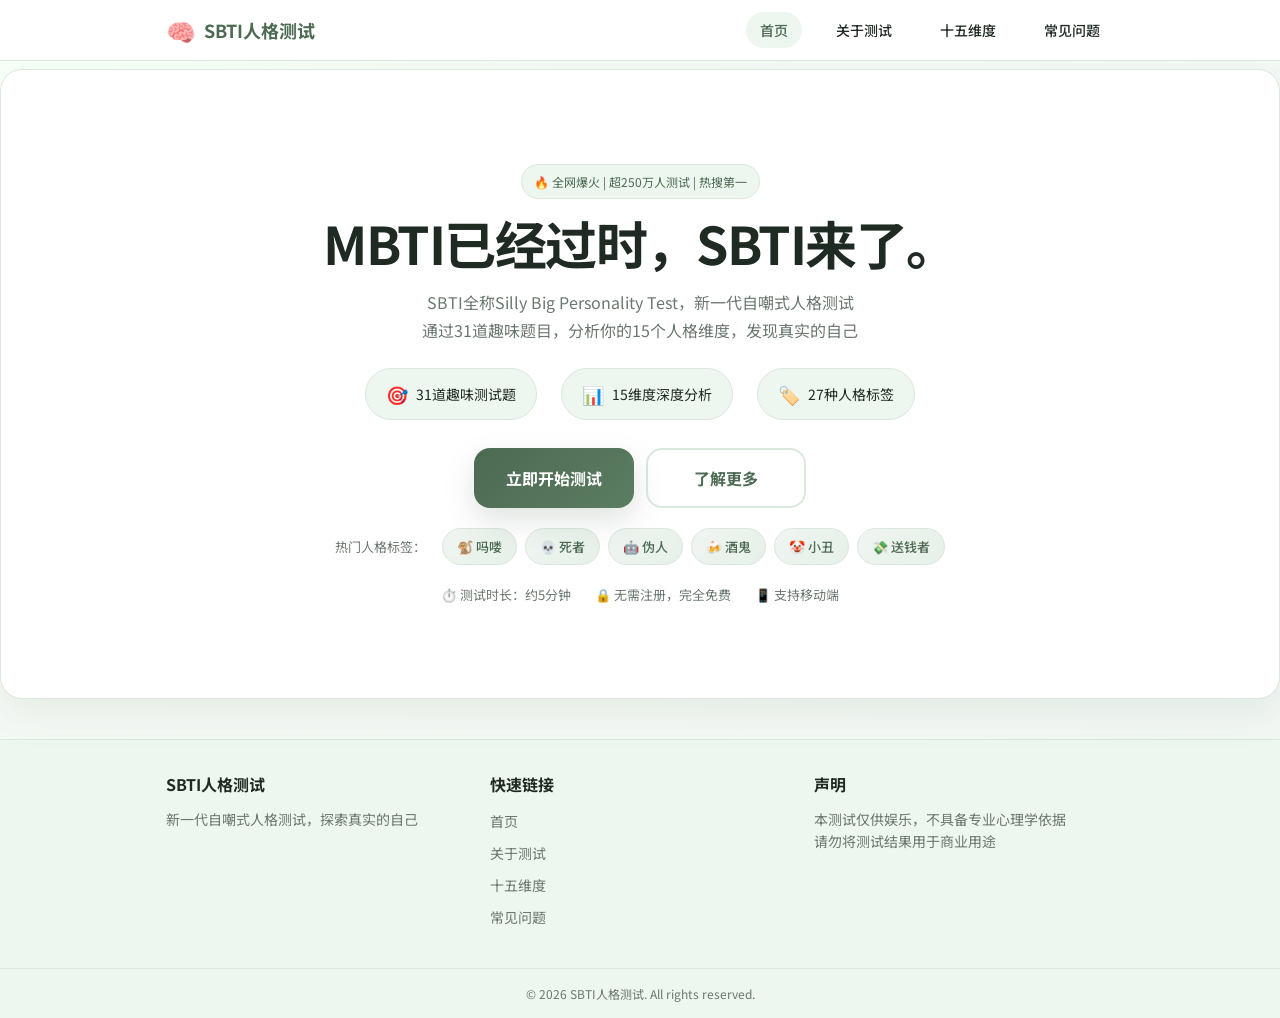
==== commit 4dd3a44e: "百度统计" ====
--- a/index.html
+++ b/index.html
@@ -66,6 +66,17 @@
     }
   }
   </script>
+
+  <!-- 百度统计 -->
+  <script>
+    var _hmt = _hmt || [];
+    (function() {
+      var hm = document.createElement("script");
+      hm.src = "https://hm.baidu.com/hm.js?a6240de70868da8531e6147b6ffc5b22";
+      var s = document.getElementsByTagName("script")[0];
+      s.parentNode.insertBefore(hm, s);
+    })();
+  </script>
 </head>
 <body>
   <header class="header">
--- a/style.css
+++ b/style.css
@@ -28,7 +28,48 @@
 .shell {
   max-width: 980px;
   margin: 0 auto;
-  padding: 24px 16px 56px;
+  padding: 16px;
+  padding-bottom: 56px;
+}
+
+body:has(#result.screen.active) {
+  margin: 0 !important;
+  padding: 0 !important;
+}
+
+body:has(#result.screen.active) main {
+  margin: 0 !important;
+  padding: 0 !important;
+}
+
+body:has(#result.screen.active) .shell {
+  padding: 0 !important;
+  margin: 0 !important;
+}
+
+body:has(#result.screen.active) .result-wrap {
+  margin: 0 !important;
+  padding: 0 !important;
+  border-radius: 0 !important;
+  border: none !important;
+  box-shadow: none !important;
+}
+
+body:has(#result.screen.active) .result-layout {
+  gap: 16px !important;
+  margin: 0 !important;
+  padding: 8px 16px 16px !important;
+}
+
+body:has(#result.screen.active) .result-top {
+  margin-top: 0 !important;
+  gap: 16px !important;
+  padding: 0 !important;
+}
+
+body:has(#result.screen.active) .poster-box,
+body:has(#result.screen.active) .type-box {
+  margin-top: 0 !important;
 }
 
 .card {
@@ -78,6 +119,17 @@
   backdrop-filter: blur(10px);
   border-bottom: 1px solid var(--line);
   padding: 12px 0;
+  transition: opacity 0.3s ease, transform 0.3s ease;
+}
+
+.header.hidden {
+  opacity: 0;
+  transform: translateY(-100%);
+  pointer-events: none;
+  position: absolute;
+  top: 0;
+  left: 0;
+  right: 0;
 }
 
 .header-content {
@@ -313,7 +365,7 @@
 
 .hero {
   padding: 28px;
-  margin-top: 20px;
+  margin-top: 8px;
   overflow: hidden;
   position: relative;
 }
@@ -593,9 +645,13 @@
 
 .screen.active { display: block; }
 
-.test-wrap,
+.test-wrap {
+  margin-top: 22px;
+  padding: 22px;
+}
+
 .result-wrap {
-  margin-top: 22px;
+  margin: 0;
   padding: 22px;
 }
 
@@ -1019,7 +1075,17 @@
 .result-actions {
   margin-top: 24px;
   display: flex;
-  justify-content: flex-end;
+  justify-content: center;
+}
+
+.result-actions .action-buttons {
+  width: 100%;
+  justify-content: center;
+}
+
+.result-actions .btn-primary,
+.result-actions .btn-secondary {
+  min-width: 170px;
 }
 
 .analysis-box p {
@@ -1148,11 +1214,12 @@
 
 .result-actions {
   display: flex;
-  justify-content: space-between;
+  justify-content: center;
   align-items: center;
   gap: 12px;
   flex-wrap: wrap;
   margin-top: 24px;
+  padding-inline: 14px;
 }
 
 @media (max-width: 860px) {
@@ -1182,6 +1249,18 @@
     min-width: 100%;
     padding: 14px 20px;
   }
+
+  .result-actions .action-buttons {
+    display: grid;
+    grid-template-columns: repeat(2, minmax(0, 1fr));
+    width: min(100%, 420px);
+  }
+
+  .result-actions .btn-primary,
+  .result-actions .btn-secondary {
+    min-width: 0;
+    width: 100%;
+  }
   
   .header-content { flex-direction: column; }
   .logo-text { font-size: 16px; }
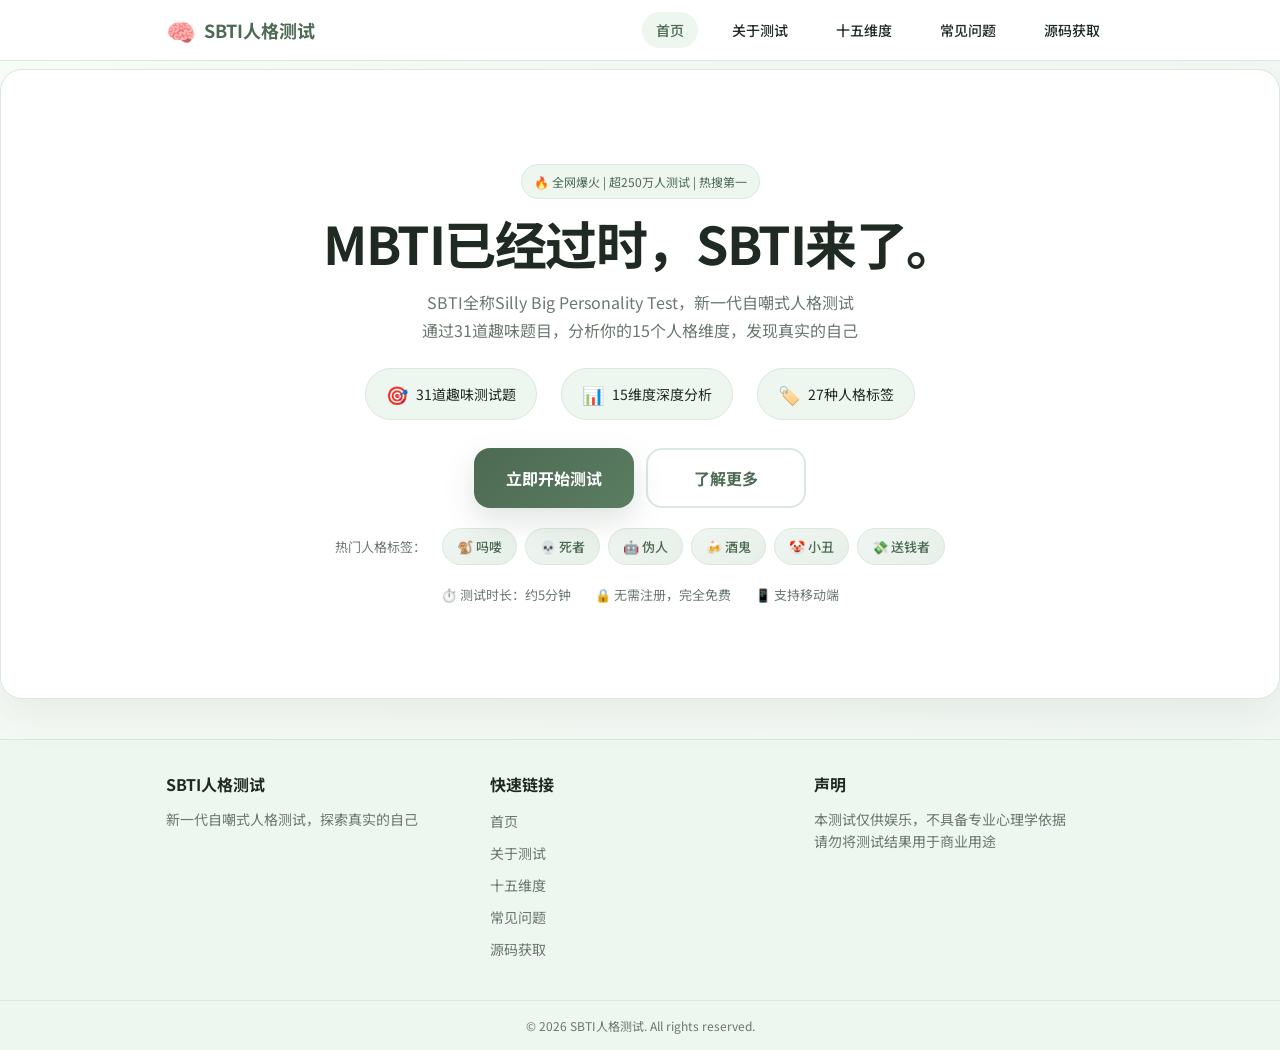
==== commit f90083da: "增加源码分享页" ====
--- a/index.html
+++ b/index.html
@@ -90,6 +90,7 @@
         <a href="#about" class="nav-link">关于测试</a>
         <a href="#dimensions" class="nav-link">十五维度</a>
         <a href="#faq" class="nav-link">常见问题</a>
+        <a href="source.html" class="nav-link">源码获取</a>
       </nav>
     </div>
   </header>
@@ -324,6 +325,7 @@
           <li><a href="#about">关于测试</a></li>
           <li><a href="#dimensions">十五维度</a></li>
           <li><a href="#faq">常见问题</a></li>
+          <li><a href="source.html">源码获取</a></li>
         </ul>
       </div>
       
@@ -342,4 +344,4 @@
   <script src="data.js"></script>
   <script src="app.js"></script>
 </body>
-</html>+</html>
--- a/style.css
+++ b/style.css
@@ -1274,4 +1274,555 @@
     animation-iteration-count: 1 !important;
     transition-duration: 0.01ms !important;
   }
-}+}
+
+.source-page {
+  --source-bg: #eef2e8;
+  --source-ink: #112d2c;
+  --source-muted: #4f6961;
+  --source-line: rgba(17, 45, 44, 0.12);
+  --source-panel: rgba(255, 251, 242, 0.92);
+  --source-accent: #0d6b65;
+  --source-accent-strong: #0f3d3a;
+  --source-highlight: #f6b44f;
+  min-height: 100vh;
+  color: var(--source-ink);
+  background:
+    radial-gradient(circle at 15% 20%, rgba(246, 180, 79, 0.18), transparent 28%),
+    radial-gradient(circle at 85% 0%, rgba(13, 107, 101, 0.18), transparent 24%),
+    linear-gradient(180deg, #f8f3e8 0%, #eef4ed 54%, #ecf2ef 100%);
+}
+
+.source-page::before {
+  content: "";
+  position: fixed;
+  inset: 0;
+  pointer-events: none;
+  background-image:
+    linear-gradient(rgba(17, 45, 44, 0.025) 1px, transparent 1px),
+    linear-gradient(90deg, rgba(17, 45, 44, 0.025) 1px, transparent 1px);
+  background-size: 22px 22px;
+  mask-image: linear-gradient(180deg, rgba(0, 0, 0, 0.55), transparent 92%);
+}
+
+.source-page code {
+  font-family: "SFMono-Regular", Consolas, "Liberation Mono", Menlo, monospace;
+  font-size: 0.95em;
+  background: rgba(17, 45, 44, 0.06);
+  padding: 2px 6px;
+  border-radius: 8px;
+}
+
+.source-header {
+  position: sticky;
+  top: 0;
+  z-index: 120;
+  backdrop-filter: blur(16px);
+  background: rgba(250, 245, 234, 0.82);
+  border-bottom: 1px solid var(--source-line);
+}
+
+.source-header-inner,
+.source-main,
+.source-footer-inner {
+  width: min(1140px, calc(100% - 32px));
+  margin: 0 auto;
+}
+
+.source-header-inner {
+  min-height: 74px;
+  display: flex;
+  align-items: center;
+  justify-content: space-between;
+  gap: 20px;
+}
+
+.source-brand {
+  display: inline-flex;
+  align-items: center;
+  gap: 12px;
+  color: var(--source-accent-strong);
+  text-decoration: none;
+}
+
+.source-brand-mark {
+  width: 42px;
+  height: 42px;
+  border-radius: 14px;
+  display: grid;
+  place-items: center;
+  background: linear-gradient(135deg, #114a46, #0d6b65);
+  color: #fff7ea;
+  font-weight: 800;
+  box-shadow: 0 14px 30px rgba(13, 107, 101, 0.2);
+}
+
+.source-brand-text {
+  font-size: 18px;
+  font-weight: 800;
+  letter-spacing: 0.02em;
+}
+
+.source-nav {
+  display: flex;
+  flex-wrap: wrap;
+  justify-content: flex-end;
+  gap: 10px;
+}
+
+.source-nav a {
+  text-decoration: none;
+  color: var(--source-accent-strong);
+  padding: 10px 14px;
+  border-radius: 999px;
+  font-size: 14px;
+  font-weight: 600;
+  transition: var(--transition);
+}
+
+.source-nav a:hover {
+  background: rgba(17, 45, 44, 0.06);
+  transform: translateY(-1px);
+}
+
+.source-main {
+  padding: 32px 0 56px;
+}
+
+.source-hero {
+  display: grid;
+  grid-template-columns: minmax(0, 1.45fr) minmax(300px, 0.85fr);
+  gap: 22px;
+  align-items: stretch;
+}
+
+.source-hero-copy,
+.source-hero-panel,
+.source-card,
+.source-feature-card,
+.source-download-card,
+.source-faq-item {
+  position: relative;
+  overflow: hidden;
+  border: 1px solid var(--source-line);
+  background: var(--source-panel);
+  box-shadow: 0 18px 44px rgba(17, 45, 44, 0.08);
+}
+
+.source-hero-copy {
+  padding: 34px;
+  border-radius: 30px;
+}
+
+.source-hero-copy::after,
+.source-download-card::after {
+  content: "";
+  position: absolute;
+  width: 180px;
+  height: 180px;
+  right: -70px;
+  top: -70px;
+  border-radius: 50%;
+  background: radial-gradient(circle, rgba(246, 180, 79, 0.35), transparent 68%);
+  pointer-events: none;
+}
+
+.source-kicker,
+.source-section-label,
+.source-panel-label,
+.source-badge {
+  display: inline-flex;
+  align-items: center;
+  gap: 8px;
+  margin: 0 0 14px;
+  padding: 8px 12px;
+  border-radius: 999px;
+  background: rgba(17, 45, 44, 0.06);
+  color: var(--source-accent);
+  font-size: 12px;
+  font-weight: 700;
+  letter-spacing: 0.08em;
+  text-transform: uppercase;
+}
+
+.source-service-banner {
+  display: grid;
+  gap: 6px;
+  margin: 0 0 18px;
+  padding: 16px 18px;
+  border-radius: 20px;
+  background: linear-gradient(135deg, rgba(246, 180, 79, 0.22), rgba(13, 107, 101, 0.12));
+  border: 1px solid rgba(17, 45, 44, 0.12);
+  color: var(--source-accent-strong);
+}
+
+.source-service-banner strong {
+  font-size: 18px;
+}
+
+.source-service-banner span {
+  color: var(--source-muted);
+  line-height: 1.75;
+}
+
+.source-hero h1 {
+  font-family: "Noto Serif SC", "Songti SC", "STSong", serif;
+  font-size: clamp(34px, 6vw, 66px);
+  line-height: 1;
+  margin: 0;
+  color: var(--source-accent-strong);
+}
+
+.source-lead,
+.source-section-intro,
+.source-card p,
+.source-feature-card p,
+.source-faq-item p,
+.source-footer p {
+  color: var(--source-muted);
+  font-size: 16px;
+  line-height: 1.85;
+}
+
+.source-cta-row,
+.source-action-row,
+.source-footer-links {
+  display: flex;
+  flex-wrap: wrap;
+  gap: 12px;
+}
+
+.source-cta-row {
+  margin-top: 28px;
+}
+
+.source-btn {
+  display: inline-flex;
+  align-items: center;
+  justify-content: center;
+  min-height: 50px;
+  padding: 0 20px;
+  border-radius: 16px;
+  text-decoration: none;
+  font-size: 15px;
+  font-weight: 700;
+  transition: var(--transition);
+  border: 1px solid transparent;
+}
+
+.source-btn:hover {
+  transform: translateY(-2px);
+}
+
+.source-btn-primary {
+  color: #fffaf2;
+  background: linear-gradient(135deg, #0e514c, #0d6b65);
+  box-shadow: 0 14px 26px rgba(13, 107, 101, 0.24);
+}
+
+.source-btn-secondary {
+  color: var(--source-accent-strong);
+  background: rgba(255, 255, 255, 0.75);
+  border-color: rgba(17, 45, 44, 0.14);
+}
+
+.source-pill-list,
+.source-list,
+.source-order-list,
+.source-hero-panel ul {
+  margin: 0;
+  padding-left: 20px;
+  color: var(--source-muted);
+  line-height: 1.8;
+}
+
+.source-pill-list {
+  margin-top: 22px;
+  padding: 0;
+  list-style: none;
+  display: flex;
+  flex-wrap: wrap;
+  gap: 10px;
+}
+
+.source-pill-list li {
+  padding: 10px 14px;
+  border-radius: 999px;
+  background: rgba(255, 255, 255, 0.72);
+  border: 1px solid rgba(17, 45, 44, 0.1);
+  font-size: 14px;
+  font-weight: 600;
+  color: var(--source-accent-strong);
+}
+
+.source-hero-panel {
+  border-radius: 28px;
+  padding: 28px;
+  background:
+    linear-gradient(180deg, rgba(16, 52, 50, 0.96), rgba(17, 45, 44, 0.88)),
+    var(--source-panel);
+  color: #f4eee1;
+}
+
+.source-hero-panel h2 {
+  margin: 0 0 14px;
+  font-size: 28px;
+  line-height: 1.15;
+}
+
+.source-hero-panel ul {
+  color: rgba(244, 238, 225, 0.82);
+}
+
+.source-contact-card {
+  margin-top: 22px;
+  display: grid;
+  grid-template-columns: 120px 1fr;
+  gap: 16px;
+  align-items: center;
+  padding: 16px;
+  border-radius: 22px;
+  background: rgba(255, 255, 255, 0.08);
+  border: 1px solid rgba(255, 255, 255, 0.14);
+}
+
+.source-contact-qr {
+  width: 120px;
+  height: 120px;
+  object-fit: cover;
+  border-radius: 18px;
+  background: #fff;
+  padding: 8px;
+}
+
+.source-contact-copy p {
+  margin: 0;
+  line-height: 1.8;
+  color: rgba(244, 238, 225, 0.86);
+}
+
+.source-contact-title {
+  margin-bottom: 8px !important;
+  font-size: 20px;
+  font-weight: 800;
+  color: #fff6df !important;
+}
+
+.source-section {
+  margin-top: 26px;
+}
+
+.source-section-grid {
+  display: grid;
+  grid-template-columns: minmax(0, 1.2fr) repeat(2, minmax(0, 0.8fr));
+  gap: 18px;
+}
+
+.source-card,
+.source-download-card,
+.source-faq-item {
+  border-radius: 26px;
+  padding: 26px;
+}
+
+.source-card-large {
+  grid-row: span 2;
+}
+
+.source-card h2,
+.source-section-heading h2,
+.source-download-card h3,
+.source-faq-item h3 {
+  margin: 0 0 12px;
+  color: var(--source-accent-strong);
+}
+
+.source-card h2,
+.source-section-heading h2 {
+  font-size: clamp(28px, 4vw, 40px);
+  line-height: 1.15;
+}
+
+.source-card h3,
+.source-feature-card h3 {
+  margin: 0 0 10px;
+  font-size: 20px;
+  color: var(--source-accent-strong);
+}
+
+.source-feature-grid,
+.source-download-grid,
+.source-faq-list {
+  display: grid;
+  gap: 18px;
+}
+
+.source-feature-grid,
+.source-download-grid {
+  grid-template-columns: repeat(3, minmax(0, 1fr));
+}
+
+.source-download-grid {
+  grid-template-columns: repeat(2, minmax(0, 1fr));
+}
+
+.source-feature-card {
+  border-radius: 24px;
+  padding: 24px;
+  background:
+    linear-gradient(180deg, rgba(255, 255, 255, 0.92), rgba(242, 247, 240, 0.9));
+}
+
+.source-download-card {
+  background:
+    linear-gradient(180deg, rgba(255, 251, 242, 0.96), rgba(242, 247, 240, 0.95));
+}
+
+.source-download-top {
+  margin-bottom: 16px;
+}
+
+.source-badge-alt {
+  background: rgba(246, 180, 79, 0.16);
+  color: #7e4d0f;
+}
+
+.source-download-meta,
+.source-code-line {
+  margin: 0 0 12px;
+  color: var(--source-muted);
+}
+
+.source-download-link {
+  margin: 0 0 14px;
+  padding: 14px;
+  border-radius: 18px;
+  background: rgba(17, 45, 44, 0.06);
+  color: var(--source-accent-strong);
+  font-weight: 700;
+  line-height: 1.7;
+  word-break: break-all;
+}
+
+.source-feedback {
+  min-height: 24px;
+  margin: 18px 0 0;
+  color: var(--source-accent-strong);
+  font-size: 14px;
+  font-weight: 600;
+}
+
+.source-section-heading {
+  margin-bottom: 18px;
+}
+
+.source-faq-list {
+  grid-template-columns: repeat(2, minmax(0, 1fr));
+}
+
+.source-faq-item {
+  min-height: 100%;
+}
+
+.source-footer {
+  border-top: 1px solid var(--source-line);
+  background: rgba(17, 45, 44, 0.92);
+  color: #f5efe2;
+}
+
+.source-footer-inner {
+  display: flex;
+  justify-content: space-between;
+  gap: 24px;
+  padding: 28px 0 42px;
+}
+
+.source-footer h2 {
+  margin: 0 0 12px;
+  font-size: 24px;
+}
+
+.source-footer-service {
+  margin-top: 12px;
+  color: #fff2c9 !important;
+  font-weight: 700;
+}
+
+.source-footer p,
+.source-footer a {
+  color: rgba(245, 239, 226, 0.78);
+}
+
+.source-footer-links {
+  align-items: flex-start;
+  justify-content: flex-end;
+}
+
+.source-footer-links a {
+  text-decoration: none;
+  padding: 10px 14px;
+  border-radius: 999px;
+  background: rgba(255, 255, 255, 0.06);
+}
+
+.source-footer-links a:hover {
+  background: rgba(255, 255, 255, 0.12);
+}
+
+@media (max-width: 960px) {
+  .source-hero,
+  .source-section-grid,
+  .source-download-grid,
+  .source-faq-list,
+  .source-feature-grid,
+  .source-footer-inner {
+    grid-template-columns: 1fr;
+    display: grid;
+  }
+
+  .source-footer-links {
+    justify-content: flex-start;
+  }
+}
+
+@media (max-width: 760px) {
+  .source-header-inner {
+    padding: 14px 0;
+    min-height: 0;
+    flex-direction: column;
+    align-items: flex-start;
+  }
+
+  .source-nav {
+    justify-content: flex-start;
+  }
+
+  .source-hero-copy,
+  .source-hero-panel,
+  .source-card,
+  .source-feature-card,
+  .source-download-card,
+  .source-faq-item {
+    padding: 20px;
+    border-radius: 22px;
+  }
+
+  .source-btn {
+    width: 100%;
+  }
+
+  .source-action-row,
+  .source-cta-row {
+    display: grid;
+    grid-template-columns: 1fr;
+  }
+
+  .source-contact-card {
+    grid-template-columns: 1fr;
+  }
+
+  .source-contact-qr {
+    width: min(180px, 100%);
+    height: auto;
+  }
+}
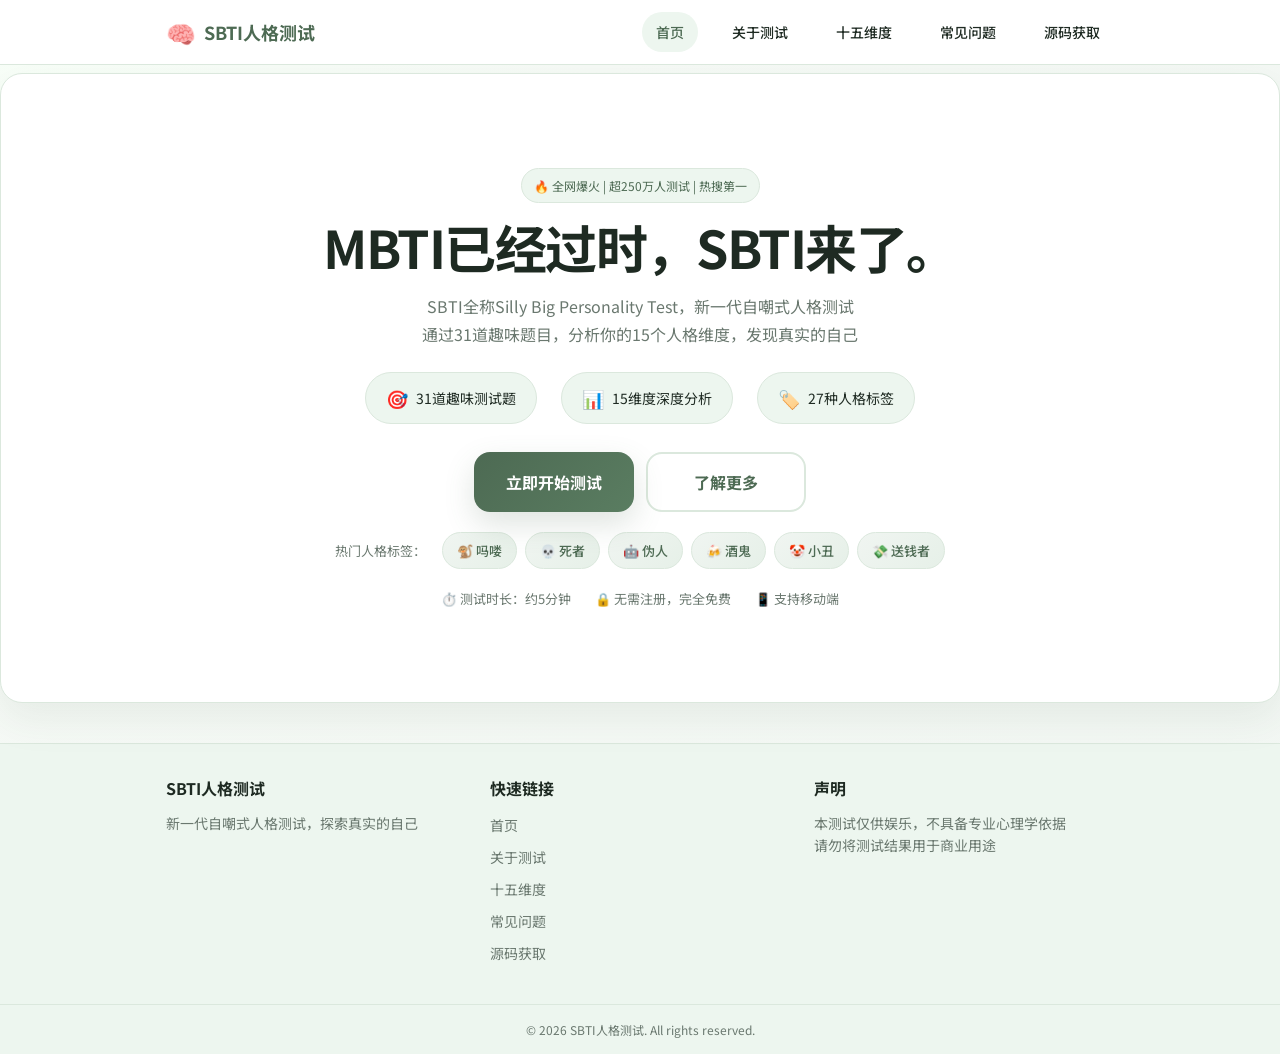
==== commit b0a2a6e4: "优化代码" ====
--- a/index.html
+++ b/index.html
@@ -85,7 +85,7 @@
         <span class="logo-icon">🧠</span>
         <span class="logo-text">SBTI人格测试</span>
       </div>
-      <nav class="nav">
+      <nav class="nav nav-home">
         <a href="#intro" class="nav-link active">首页</a>
         <a href="#about" class="nav-link">关于测试</a>
         <a href="#dimensions" class="nav-link">十五维度</a>
@@ -100,7 +100,10 @@
       <div class="hero card hero-minimal">
         <div class="eyebrow">🔥 全网爆火 | 超250万人测试 | 热搜第一</div>
         <h1>MBTI已经过时，SBTI来了。</h1>
-        <p class="hero-sub">SBTI全称Silly Big Personality Test，新一代自嘲式人格测试<br>通过31道趣味题目，分析你的15个人格维度，发现真实的自己</p>
+        <p class="hero-sub">
+          <span class="hero-sub-line">SBTI全称Silly Big Personality Test，新一代自嘲式人格测试</span>
+          <span class="hero-sub-line">通过31道趣味题目，分析你的15个人格维度，发现真实的自己</span>
+        </p>
         
         <div class="features">
           <div class="feature-item">
--- a/style.css
+++ b/style.css
@@ -167,6 +167,8 @@
 .nav {
   display: flex;
   gap: 20px;
+  flex-wrap: wrap;
+  justify-content: flex-end;
 }
 
 .nav-link {
@@ -177,6 +179,11 @@
   padding: 8px 14px;
   border-radius: 999px;
   transition: var(--transition);
+  display: inline-flex;
+  align-items: center;
+  justify-content: center;
+  min-height: 40px;
+  text-align: center;
 }
 
 .nav-link:hover,
@@ -427,6 +434,11 @@
   max-width: 720px;
   position: relative;
   z-index: 1;
+  text-wrap: pretty;
+}
+
+.hero-sub-line {
+  display: block;
 }
 
 .hero-grid {
@@ -496,6 +508,7 @@
   font-size: 14px;
   color: var(--text);
   transition: var(--transition);
+  text-align: center;
 }
 
 .feature-item:hover {
@@ -534,6 +547,7 @@
   font-weight: 500;
   border: 1px solid var(--line);
   transition: var(--transition);
+  text-align: center;
 }
 
 .tag:hover {
@@ -552,6 +566,7 @@
 .test-info p {
   font-size: 13px;
   color: var(--muted);
+  text-align: center;
 }
 
 .hero-minimal h1 {
@@ -1224,8 +1239,19 @@
 
 @media (max-width: 860px) {
   .result-top { grid-template-columns: 1fr; }
-  .nav { gap: 12px; }
-  .nav-link { font-size: 13px; padding: 6px 10px; }
+  .header-content {
+    flex-direction: column;
+    align-items: stretch;
+    gap: 12px;
+  }
+  .nav {
+    gap: 10px;
+    justify-content: flex-start;
+  }
+  .nav-link {
+    font-size: 13px;
+    padding: 8px 12px;
+  }
 }
 
 @media (max-width: 860px) {
@@ -1237,9 +1263,57 @@
 }
 
 @media (max-width: 600px) {
-  .shell { padding: 14px 12px 42px; }
-  .hero, .test-wrap, .result-wrap { padding: 16px; }
-  .hero h1 { font-size: 30px; }
+  .shell { padding: 10px 10px 32px; }
+  .hero, .test-wrap, .result-wrap { padding: 14px; }
+  .hero-minimal {
+    min-height: auto;
+    align-items: stretch;
+    text-align: left;
+    padding: 22px 18px 18px;
+  }
+  .hero h1 {
+    font-size: clamp(30px, 9vw, 36px);
+    line-height: 1.08;
+    max-width: 8.6ch;
+    text-wrap: balance;
+  }
+  .hero-sub {
+    margin-top: 10px;
+    max-width: 24em;
+    font-size: 14px;
+    line-height: 1.68;
+  }
+  .hero-sub-line + .hero-sub-line {
+    margin-top: 6px;
+  }
+  .eyebrow {
+    width: fit-content;
+    max-width: 100%;
+    margin-bottom: 14px;
+    padding: 7px 12px;
+    line-height: 1.35;
+    font-size: 11px;
+  }
+  .features {
+    width: 100%;
+    margin-top: 18px;
+    gap: 10px;
+    justify-content: stretch;
+  }
+  .feature-item {
+    width: 100%;
+    justify-content: center;
+    padding: 11px 14px;
+    font-size: 13px;
+  }
+  .hero-actions,
+  .hero-actions-single {
+    width: 100%;
+    margin-top: 20px;
+    display: grid;
+    grid-template-columns: 1fr;
+    gap: 10px;
+  }
   .question-title { font-size: 15px; }
   .dim-grid,
   .score-grid { grid-template-columns: 1fr; }
@@ -1247,7 +1321,48 @@
   .btn-primary,
   .btn-secondary {
     min-width: 100%;
-    padding: 14px 20px;
+    padding: 13px 18px;
+    border-radius: 14px;
+    font-size: 15px;
+  }
+
+  .popular-tags,
+  .test-info {
+    width: 100%;
+    text-align: left;
+  }
+
+  .tags-title {
+    display: block;
+    margin: 0 0 8px;
+  }
+
+  .tags-list {
+    display: flex;
+    width: 100%;
+    justify-content: flex-start;
+  }
+
+  .tag {
+    padding: 6px 10px;
+    font-size: 11px;
+  }
+
+  .test-info {
+    margin-top: 14px;
+    display: grid;
+    gap: 8px;
+    justify-content: stretch;
+  }
+
+  .test-info p {
+    margin: 0;
+    padding: 10px 12px;
+    border: 1px solid var(--line);
+    border-radius: 12px;
+    background: rgba(255, 255, 255, 0.7);
+    text-align: left;
+    font-size: 12px;
   }
 
   .result-actions .action-buttons {
@@ -1262,8 +1377,27 @@
     width: 100%;
   }
   
-  .header-content { flex-direction: column; }
   .logo-text { font-size: 16px; }
+  .nav-home {
+    display: flex;
+    flex-wrap: nowrap;
+    align-items: center;
+    justify-content: space-between;
+    width: 100%;
+    gap: 2px;
+  }
+  .nav-home .nav-link {
+    flex: 1 1 0;
+    min-width: 0;
+    min-height: 30px;
+    padding: 4px 2px;
+    background: transparent;
+    border: 0;
+    font-size: 10px;
+    font-weight: 600;
+    white-space: nowrap;
+    letter-spacing: -0.01em;
+  }
 }
 
 @media (prefers-reduced-motion: reduce) {
@@ -1378,6 +1512,11 @@
   font-size: 14px;
   font-weight: 600;
   transition: var(--transition);
+  display: inline-flex;
+  align-items: center;
+  justify-content: center;
+  min-height: 42px;
+  text-align: center;
 }
 
 .source-nav a:hover {
@@ -1471,6 +1610,7 @@
   line-height: 1;
   margin: 0;
   color: var(--source-accent-strong);
+  text-wrap: balance;
 }
 
 .source-lead,
@@ -1701,7 +1841,8 @@
   color: var(--source-accent-strong);
   font-weight: 700;
   line-height: 1.7;
-  word-break: break-all;
+  word-break: break-word;
+  overflow-wrap: anywhere;
 }
 
 .source-feedback {
@@ -1787,14 +1928,49 @@
 
 @media (max-width: 760px) {
   .source-header-inner {
-    padding: 14px 0;
+    padding: 12px 0;
     min-height: 0;
     flex-direction: column;
-    align-items: flex-start;
+    align-items: stretch;
   }
 
   .source-nav {
+    width: 100%;
     justify-content: flex-start;
+    gap: 8px;
+  }
+
+  .source-nav-grid {
+    display: flex;
+    flex-wrap: nowrap;
+    align-items: center;
+    justify-content: space-between;
+    gap: 2px;
+  }
+
+  .source-nav-grid a {
+    flex: 1 1 0;
+    min-width: 0;
+    min-height: 30px;
+    padding: 4px 2px;
+    background: transparent;
+    border: 0;
+    font-size: 10px;
+    font-weight: 700;
+    white-space: nowrap;
+    letter-spacing: -0.01em;
+  }
+
+  .source-brand {
+    width: 100%;
+  }
+
+  .source-brand-text {
+    font-size: 17px;
+  }
+
+  .source-main {
+    padding: 20px 0 40px;
   }
 
   .source-hero-copy,
@@ -1803,7 +1979,7 @@
   .source-feature-card,
   .source-download-card,
   .source-faq-item {
-    padding: 20px;
+    padding: 18px;
     border-radius: 22px;
   }
 
@@ -1817,6 +1993,44 @@
     grid-template-columns: 1fr;
   }
 
+  .source-hero {
+    gap: 14px;
+  }
+
+  .source-hero h1 {
+    font-size: clamp(27px, 8.2vw, 35px);
+    line-height: 1.12;
+    max-width: none;
+  }
+
+  .source-service-banner {
+    margin-bottom: 14px;
+    padding: 13px 15px;
+  }
+
+  .source-service-banner strong {
+    font-size: 16px;
+  }
+
+  .source-lead {
+    font-size: 15px;
+    line-height: 1.78;
+  }
+
+  .source-pill-list {
+    display: grid;
+    grid-template-columns: repeat(2, minmax(0, 1fr));
+  }
+
+  .source-pill-list li {
+    text-align: center;
+  }
+
+  .source-download-link {
+    font-size: 13px;
+    line-height: 1.65;
+  }
+
   .source-contact-card {
     grid-template-columns: 1fr;
   }
@@ -1826,3 +2040,16 @@
     height: auto;
   }
 }
+
+@media (max-width: 420px) {
+  .source-pill-list {
+    grid-template-columns: 1fr;
+  }
+
+  .source-kicker,
+  .source-section-label,
+  .source-panel-label,
+  .source-badge {
+    letter-spacing: 0.04em;
+  }
+}
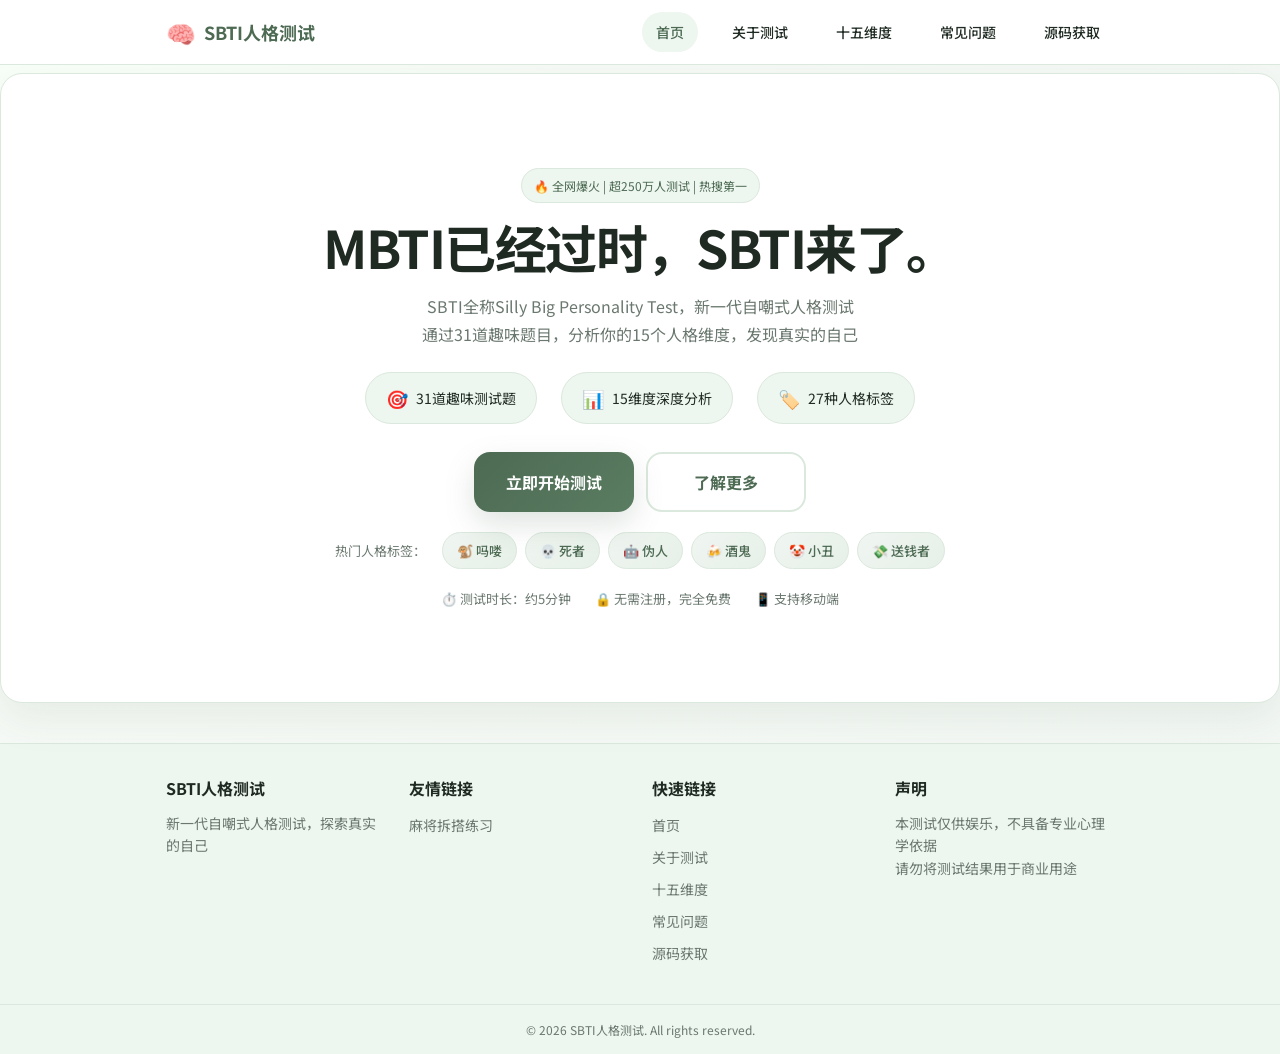
==== commit 682e26e8: "添加麻将拆搭练习友情链接" ====
--- a/index.html
+++ b/index.html
@@ -322,6 +322,13 @@
       </div>
       
       <div class="footer-section">
+        <h4>友情链接</h4>
+        <ul>
+          <li><a href="https://majiang.me" target="_blank" rel="noopener">麻将拆搭练习</a></li>
+        </ul>
+      </div>
+
+      <div class="footer-section">
         <h4>快速链接</h4>
         <ul>
           <li><a href="#intro">首页</a></li>
